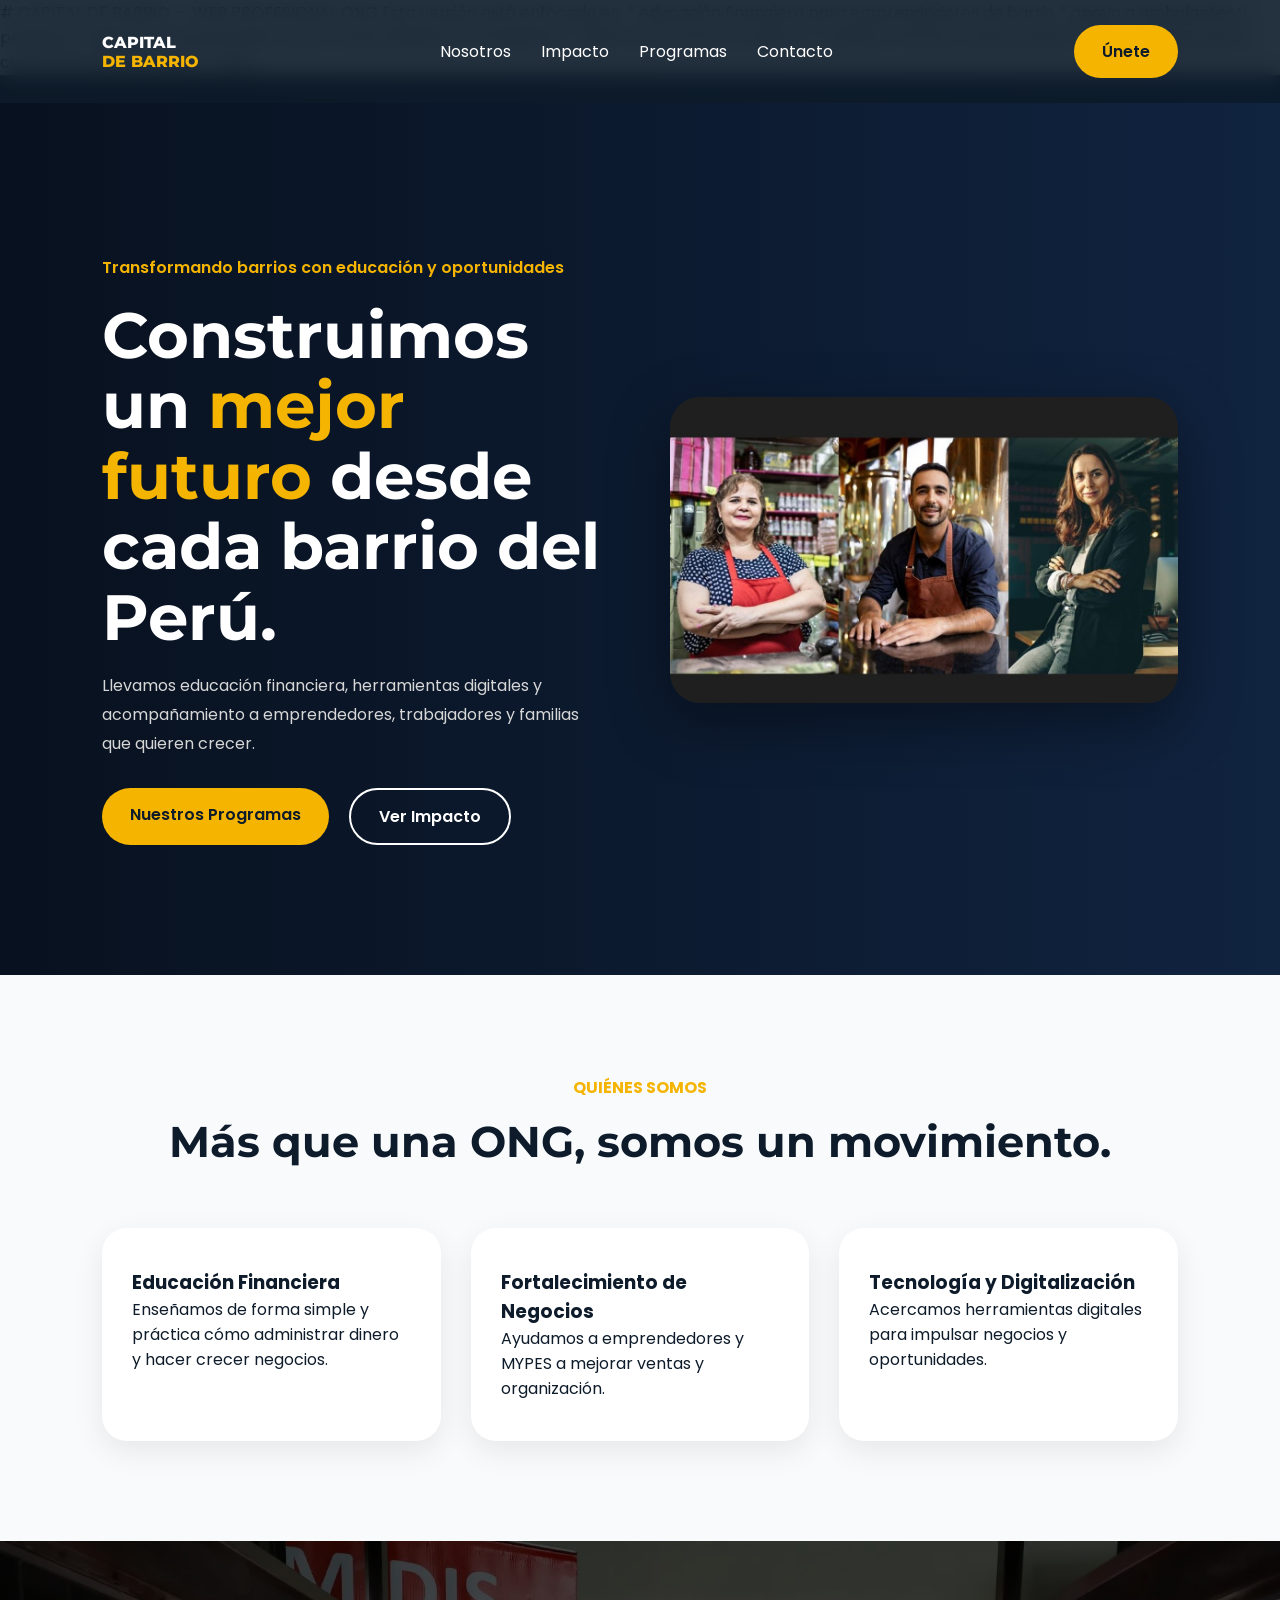
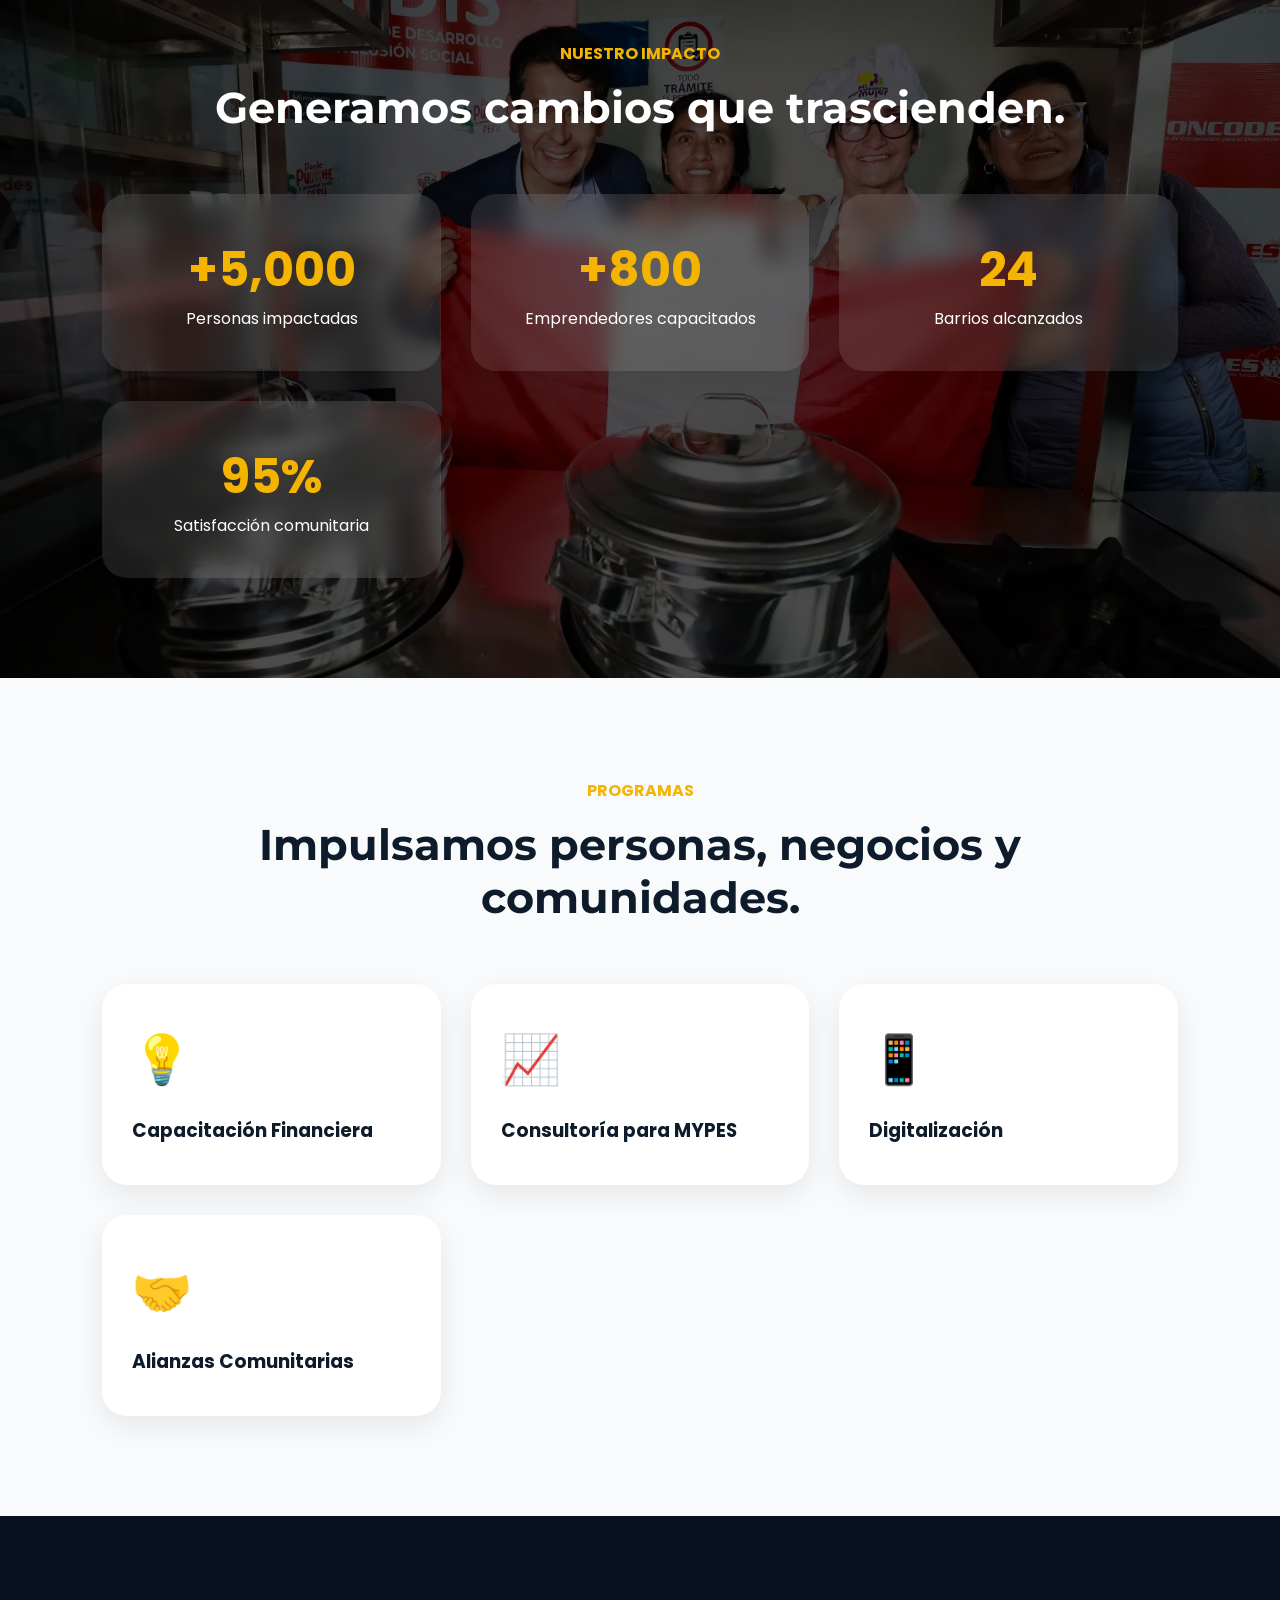
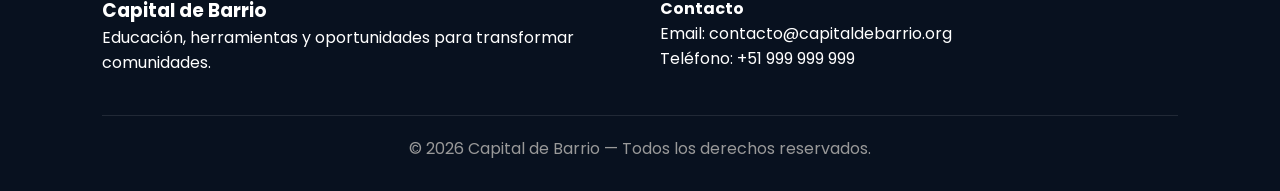
==== proyecto/index.html @ e87f333b "CAMBIO" ====
# CAPITAL DE BARRIO — WEB PROFESIONAL ONG

Esta versión está enfocada en:

* educación financiera para emprendedores de barrio
* apoyo a ambulantes y pequeños negocios
* financiamiento para emprendedores emergentes
* diseño emocional y moderno
* estética startup social premium
* identidad peruana y comunitaria

# index.html

```html
<!DOCTYPE html>
<html lang="es">
<head>
  <meta charset="UTF-8" />
  <meta name="viewport" content="width=device-width, initial-scale=1.0" />
  <title>Capital de Barrio</title>

  <link rel="stylesheet" href="style.css" />

  <link rel="preconnect" href="https://fonts.googleapis.com">
  <link rel="preconnect" href="https://fonts.gstatic.com" crossorigin>
  <link href="https://fonts.googleapis.com/css2?family=Montserrat:wght@700;800&family=Poppins:wght@300;400;500;600&display=swap" rel="stylesheet">
</head>
<body>

  <header class="hero">
    <nav class="navbar">
      <div class="logo">
        <span>CAPITAL</span>
        <span class="yellow">DE BARRIO</span>
      </div>

      <ul class="nav-links">
        <li><a href="#nosotros">Nosotros</a></li>
        <li><a href="#impacto">Impacto</a></li>
        <li><a href="#programas">Programas</a></li>
        <li><a href="#contacto">Contacto</a></li>
      </ul>

      <a href="#contacto" class="btn-primary">Únete</a>
    </nav>

    <div class="hero-content">
      <div class="hero-text">
        <p class="tag">Transformando barrios con educación y oportunidades</p>

        <h1>
          Construimos un <span>mejor futuro</span>
          desde cada barrio del Perú.
        </h1>

        <p class="description">
          Llevamos educación financiera, herramientas digitales y acompañamiento
          a emprendedores, trabajadores y familias que quieren crecer.
        </p>

        <div class="hero-buttons">
          <a href="#programas" class="btn-primary">Nuestros Programas</a>
          <a href="#impacto" class="btn-secondary">Ver Impacto</a>
        </div>
      </div>

      <div class="hero-image">
        <img src="assets/hero.jpg" alt="Capital de Barrio">
      </div>
    </div>
  </header>

  <section class="about" id="nosotros">
    <div class="section-title">
      <span>QUIÉNES SOMOS</span>
      <h2>Más que una ONG, somos un movimiento.</h2>
    </div>

    <div class="about-grid">
      <div class="about-card">
        <h3>Educación Financiera</h3>
        <p>Enseñamos de forma simple y práctica cómo administrar dinero y hacer crecer negocios.</p>
      </div>

      <div class="about-card">
        <h3>Fortalecimiento de Negocios</h3>
        <p>Ayudamos a emprendedores y MYPES a mejorar ventas y organización.</p>
      </div>

      <div class="about-card">
        <h3>Tecnología y Digitalización</h3>
        <p>Acercamos herramientas digitales para impulsar negocios y oportunidades.</p>
      </div>
    </div>
  </section>

  <section class="impact" id="impacto">
    <div class="overlay"></div>

    <div class="impact-content">
      <div class="section-title light">
        <span>NUESTRO IMPACTO</span>
        <h2>Generamos cambios que trascienden.</h2>
      </div>

      <div class="stats-grid">
        <div class="stat-card">
          <h3>+5,000</h3>
          <p>Personas impactadas</p>
        </div>

        <div class="stat-card">
          <h3>+800</h3>
          <p>Emprendedores capacitados</p>
        </div>

        <div class="stat-card">
          <h3>24</h3>
          <p>Barrios alcanzados</p>
        </div>

        <div class="stat-card">
          <h3>95%</h3>
          <p>Satisfacción comunitaria</p>
        </div>
      </div>
    </div>
  </section>

  <section class="programs" id="programas">
    <div class="section-title">
      <span>PROGRAMAS</span>
      <h2>Impulsamos personas, negocios y comunidades.</h2>
    </div>

    <div class="program-grid">
      <div class="program-card">
        <div class="icon">💡</div>
        <h3>Capacitación Financiera</h3>
      </div>

      <div class="program-card">
        <div class="icon">📈</div>
        <h3>Consultoría para MYPES</h3>
      </div>

      <div class="program-card">
        <div class="icon">📱</div>
        <h3>Digitalización</h3>
      </div>

      <div class="program-card">
        <div class="icon">🤝</div>
        <h3>Alianzas Comunitarias</h3>
      </div>
    </div>
  </section>

  <footer class="footer" id="contacto">
    <div class="footer-container">
      <div>
        <h3>Capital de Barrio</h3>
        <p>Educación, herramientas y oportunidades para transformar comunidades.</p>
      </div>

      <div>
        <h4>Contacto</h4>
        <p>Email: contacto@capitaldebarrio.org</p>
        <p>Teléfono: +51 999 999 999</p>
      </div>
    </div>

    <div class="copyright">
      © 2026 Capital de Barrio — Todos los derechos reservados.
    </div>
  </footer>

  <script src="script.js"></script>
</body>
</html>
---- proyecto/style.css ----
* {
  margin: 0;
  padding: 0;
  box-sizing: border-box;
}

body {
  font-family: 'Poppins', sans-serif;
  background: #f8fafc;
  color: #0d1b2a;
}

html {
  scroll-behavior: smooth;
}

img {
  width: 100%;
  display: block;
}

section {
  padding: 100px 8%;
}

.navbar {
  position: fixed;
  width: 100%;
  top: 0;
  z-index: 1000;
  display: flex;
  justify-content: space-between;
  align-items: center;
  padding: 25px 8%;
  background: rgba(13, 27, 42, 0.9);
  backdrop-filter: blur(10px);
}

.logo {
  display: flex;
  flex-direction: column;
  color: white;
  font-family: 'Montserrat', sans-serif;
  font-weight: 800;
}

.yellow {
  color: #f5b400;
}

.nav-links {
  display: flex;
  gap: 30px;
  list-style: none;
}

.nav-links a {
  color: white;
  text-decoration: none;
  transition: 0.3s;
}

.nav-links a:hover {
  color: #f5b400;
}

.btn-primary,
.btn-secondary {
  padding: 14px 28px;
  border-radius: 50px;
  text-decoration: none;
  font-weight: 600;
}

.btn-primary {
  background: #f5b400;
  color: #0d1b2a;
}

.btn-secondary {
  border: 2px solid white;
  color: white;
}

.hero {
  min-height: 100vh;
  background: linear-gradient(to right, #08111f, #10233f);
}

.hero-content {
  display: grid;
  grid-template-columns: repeat(2, 1fr);
  align-items: center;
  gap: 60px;
  padding: 180px 8% 100px;
}

.hero-text h1 {
  color: white;
  font-size: 4rem;
  line-height: 1.1;
  font-family: 'Montserrat', sans-serif;
  margin-bottom: 20px;
}

.hero-text h1 span {
  color: #f5b400;
}

.tag {
  color: #f5b400;
  margin-bottom: 20px;
  font-weight: 600;
}

.description {
  color: #d7d7d7;
  line-height: 1.8;
  margin-bottom: 30px;
}

.hero-buttons {
  display: flex;
  gap: 20px;
}

.hero-image img {
  border-radius: 30px;
  box-shadow: 0 20px 60px rgba(0,0,0,0.4);
}

.section-title {
  text-align: center;
  margin-bottom: 60px;
}

.section-title span {
  color: #f5b400;
  font-weight: 700;
}

.section-title h2 {
  font-size: 2.7rem;
  margin-top: 15px;
  font-family: 'Montserrat', sans-serif;
}

.about-grid,
.program-grid,
.stats-grid {
  display: grid;
  grid-template-columns: repeat(auto-fit, minmax(250px, 1fr));
  gap: 30px;
}

.about-card,
.program-card,
.stat-card {
  background: white;
  padding: 40px 30px;
  border-radius: 25px;
  box-shadow: 0 10px 30px rgba(0,0,0,0.08);
  transition: 0.3s ease;
}

.about-card:hover,
.program-card:hover,
.stat-card:hover {
  transform: translateY(-10px);
}

.impact {
  position: relative;
  background: url('assets/impact.jpg') center/cover no-repeat;
  color: white;
}

.overlay {
  position: absolute;
  inset: 0;
  background: rgba(0,0,0,0.7);
}

.impact-content {
  position: relative;
  z-index: 2;
}

.light h2 {
  color: white;
}

.stat-card {
  background: rgba(255,255,255,0.1);
  backdrop-filter: blur(10px);
  text-align: center;
}

.stat-card h3 {
  font-size: 3rem;
  color: #f5b400;
}

.program-card .icon {
  font-size: 3rem;
  margin-bottom: 20px;
}

.footer {
  background: #08111f;
  color: white;
  padding: 80px 8% 30px;
}

.footer-container {
  display: grid;
  grid-template-columns: repeat(auto-fit, minmax(250px, 1fr));
  gap: 40px;
}

.copyright {
  margin-top: 40px;
  padding-top: 20px;
  border-top: 1px solid rgba(255,255,255,0.1);
  text-align: center;
  color: #999;
}

@media (max-width: 992px) {
  .hero-content {
    grid-template-columns: 1fr;
  }

  .hero-text h1 {
    font-size: 3rem;
  }

  .nav-links {
    display: none;
  }
}

@media (max-width: 600px) {
  .hero-text h1 {
    font-size: 2.2rem;
  }

  .hero-buttons {
    flex-direction: column;
  }
}
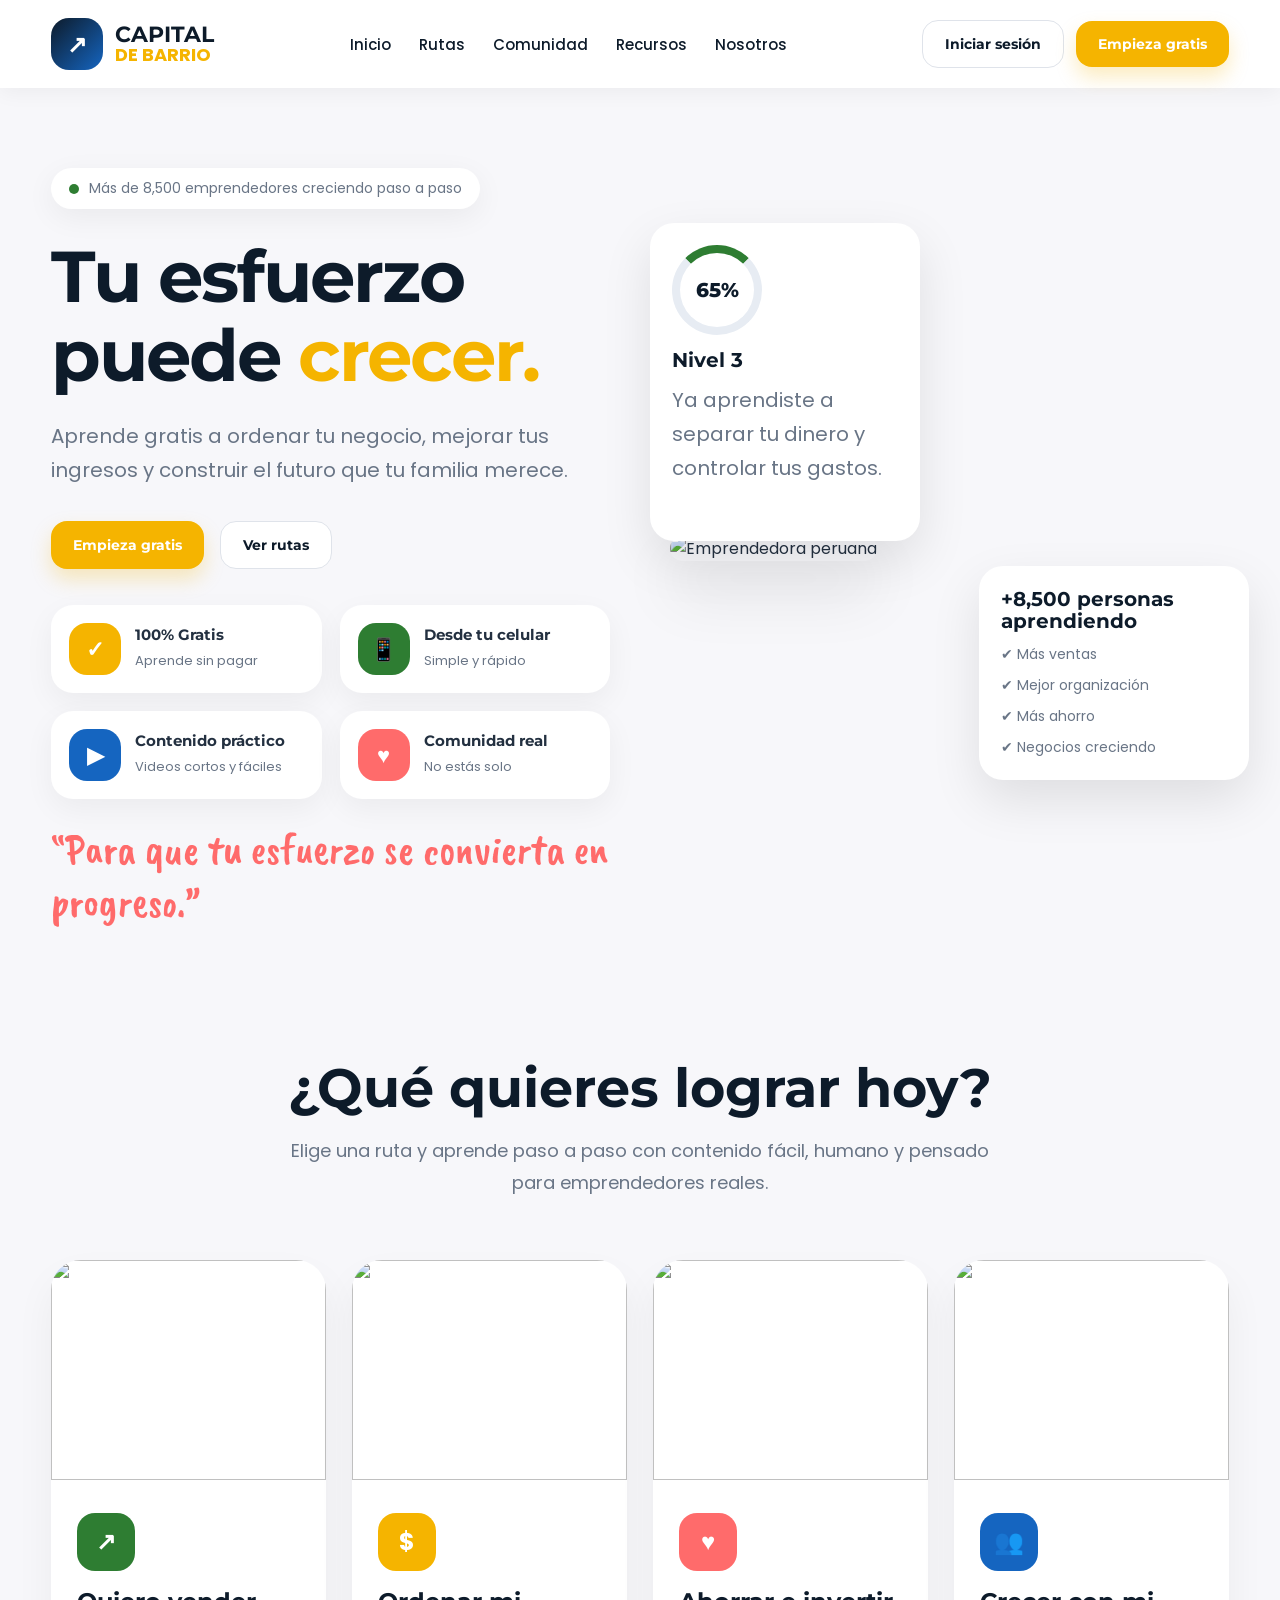
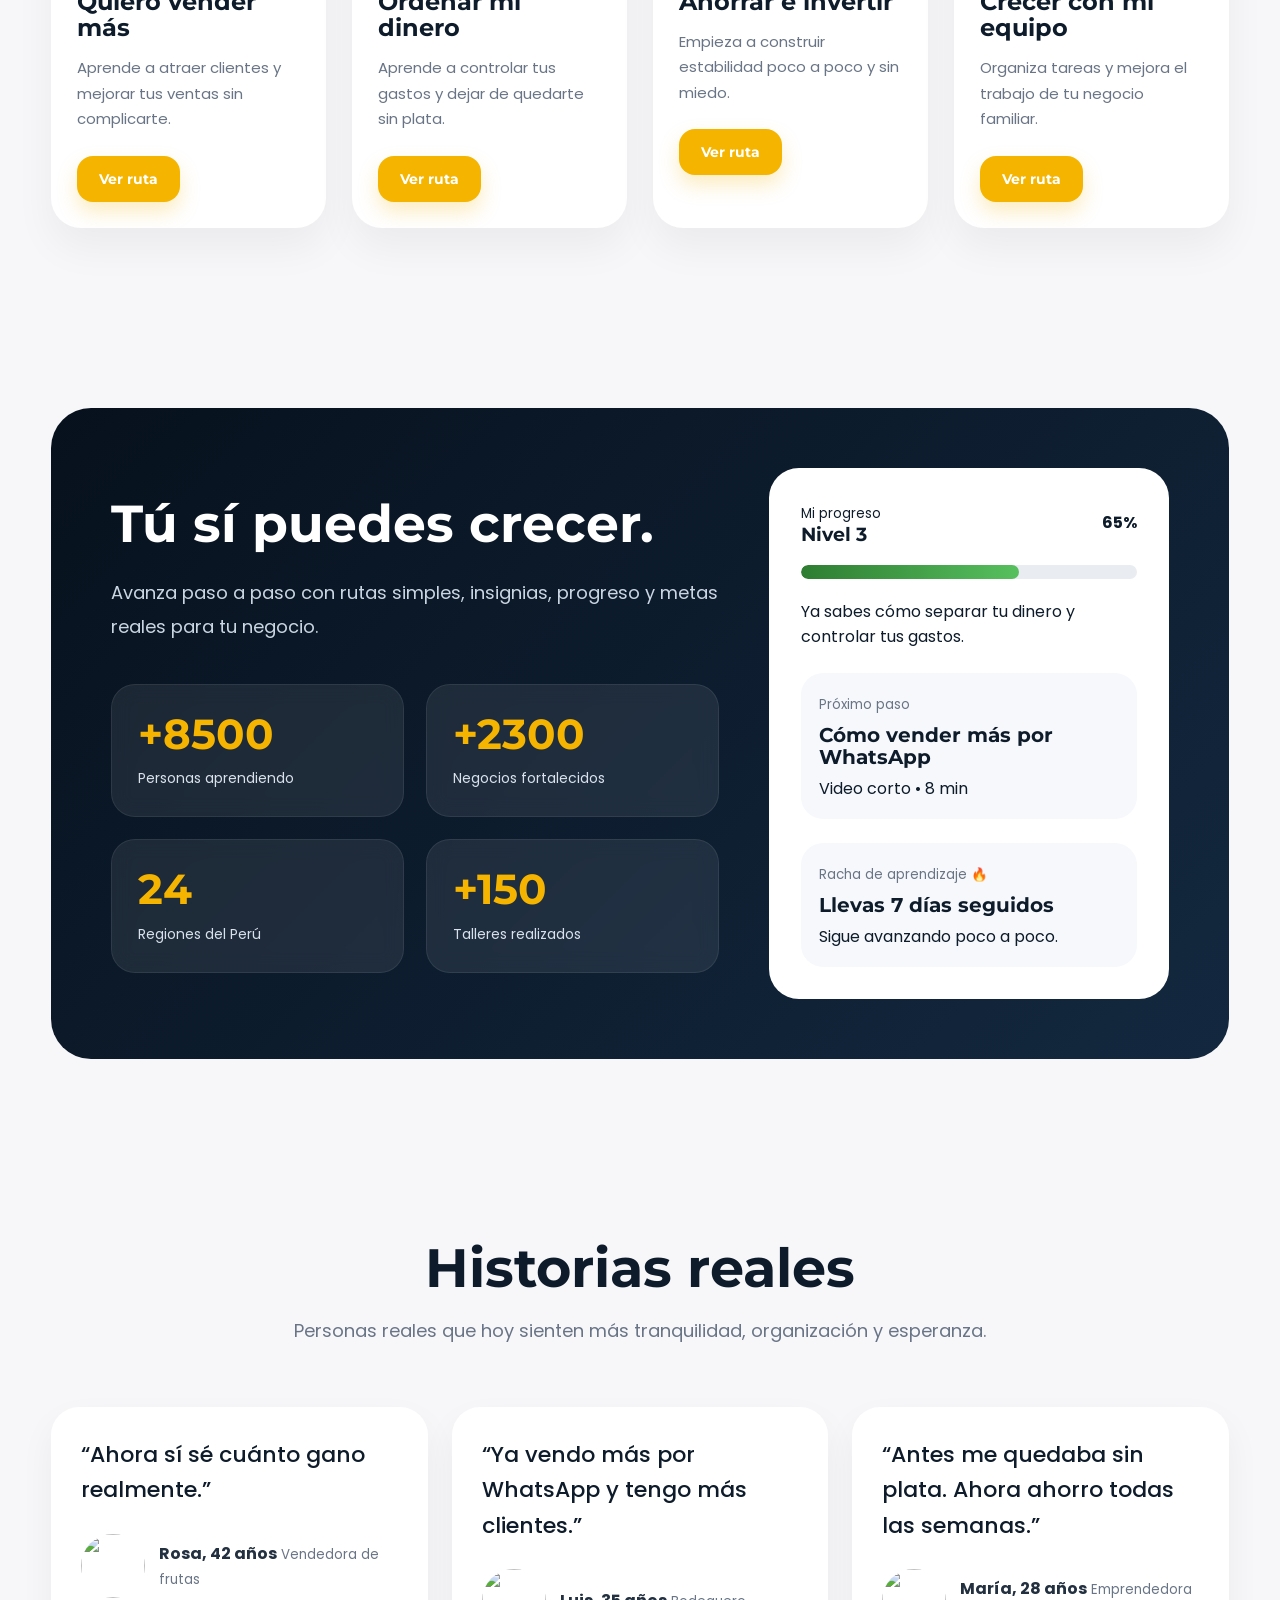
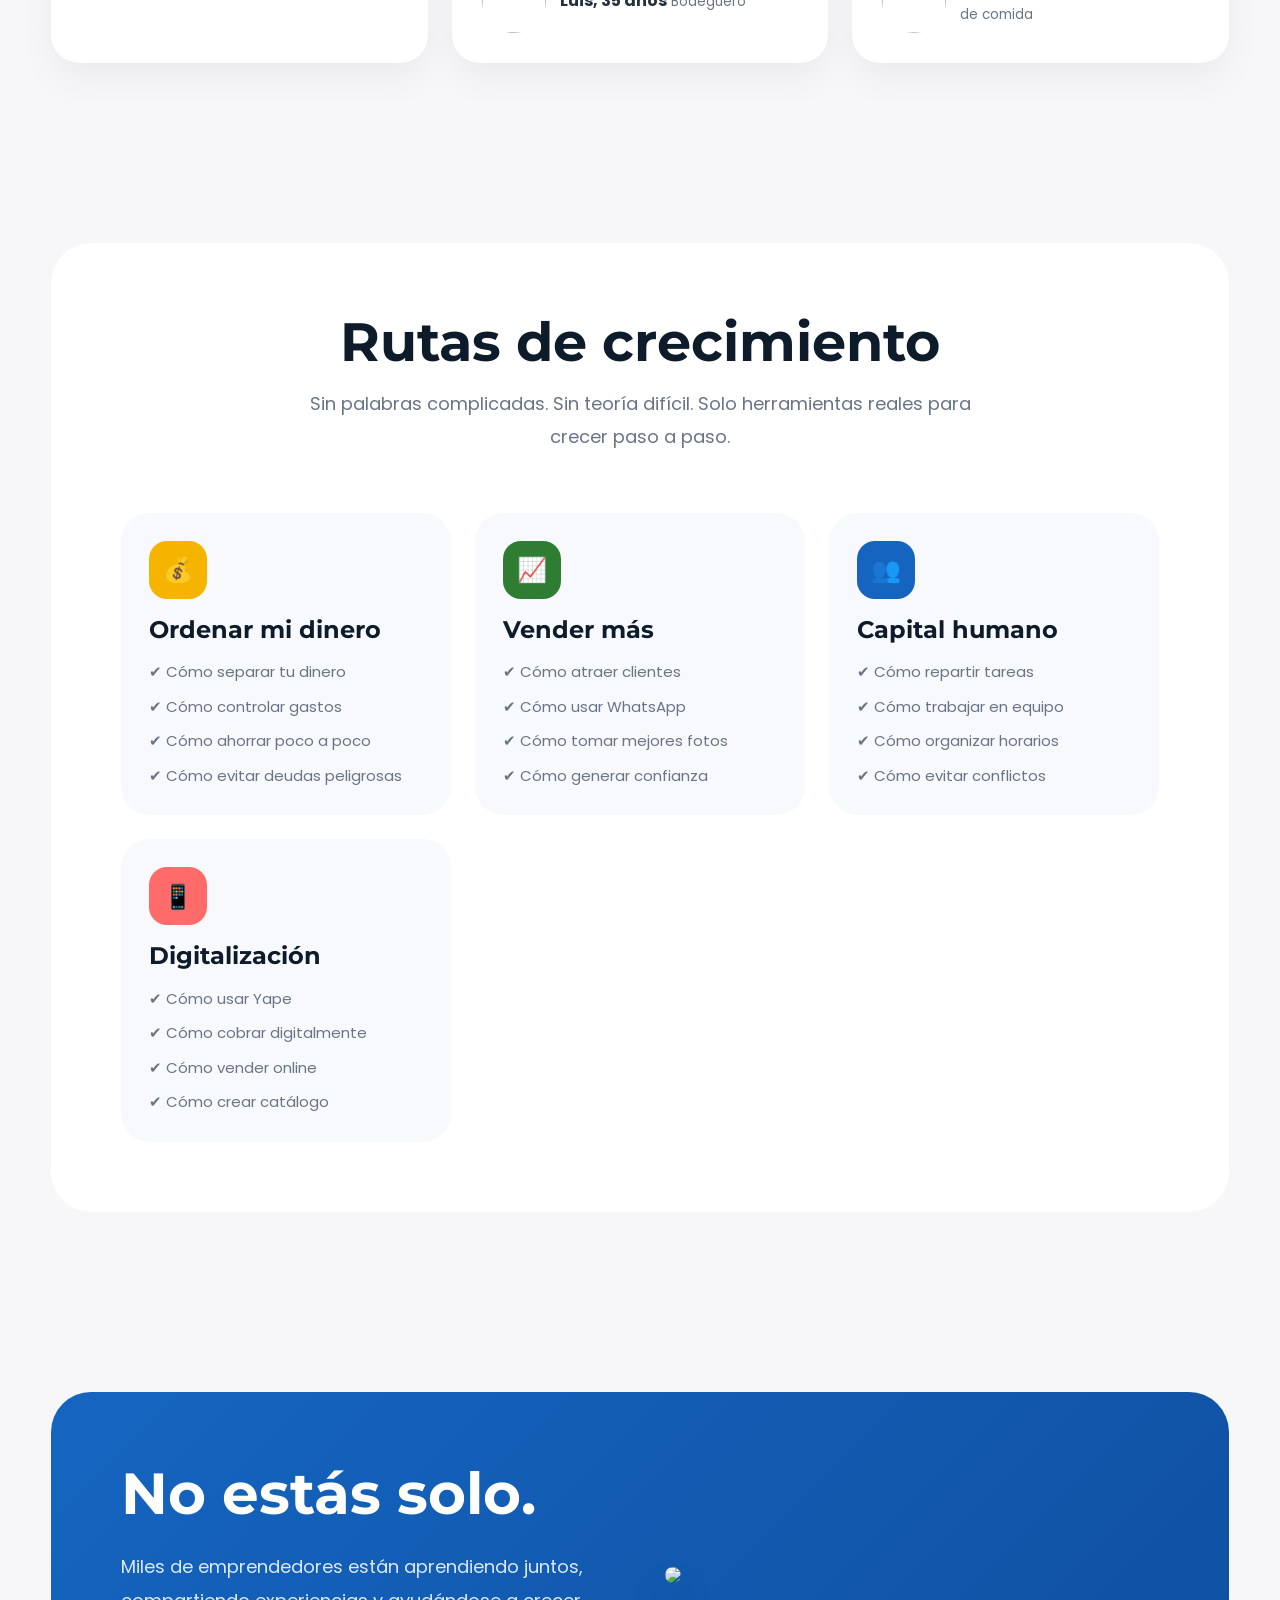
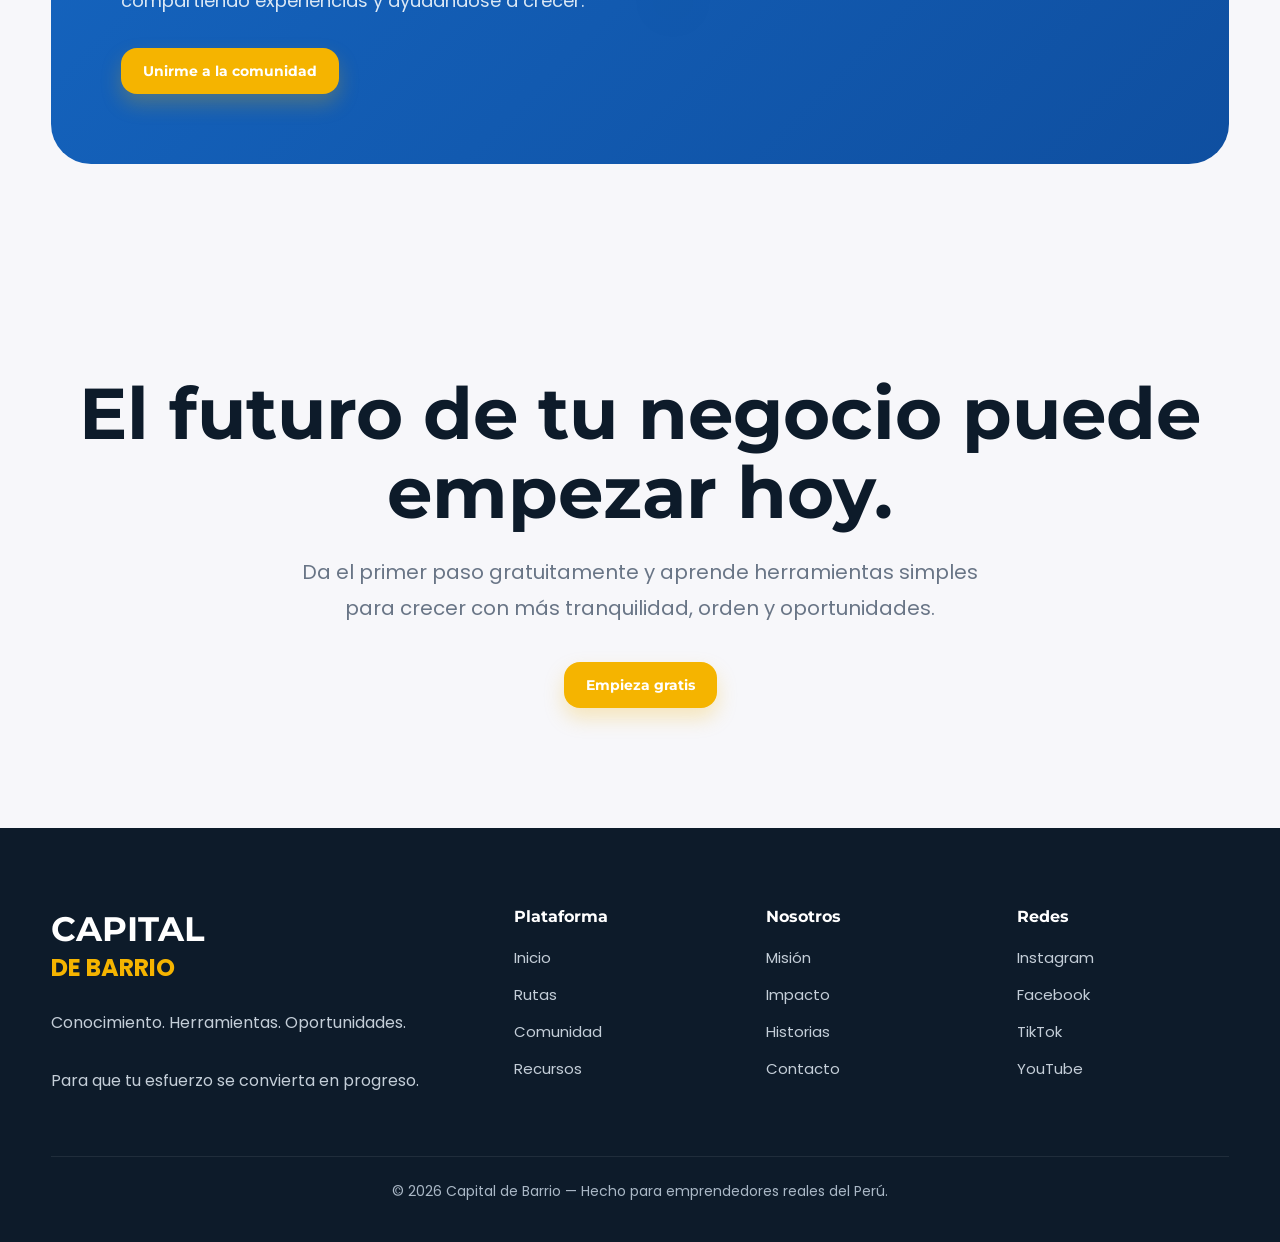
==== commit dc2c18c3: "new" ====
--- a/proyecto/index.html
+++ b/proyecto/index.html
@@ -1,182 +1,1434 @@
-# CAPITAL DE BARRIO — WEB PROFESIONAL ONG
-
-Esta versión está enfocada en:
-
-* educación financiera para emprendedores de barrio
-* apoyo a ambulantes y pequeños negocios
-* financiamiento para emprendedores emergentes
-* diseño emocional y moderno
-* estética startup social premium
-* identidad peruana y comunitaria
-
-# index.html
-
-```html
 <!DOCTYPE html>
 <html lang="es">
 <head>
   <meta charset="UTF-8" />
-  <meta name="viewport" content="width=device-width, initial-scale=1.0" />
+  <meta name="viewport" content="width=device-width, initial-scale=1.0"/>
   <title>Capital de Barrio</title>
 
-  <link rel="stylesheet" href="style.css" />
-
+  <!-- Google Fonts -->
   <link rel="preconnect" href="https://fonts.googleapis.com">
   <link rel="preconnect" href="https://fonts.gstatic.com" crossorigin>
-  <link href="https://fonts.googleapis.com/css2?family=Montserrat:wght@700;800&family=Poppins:wght@300;400;500;600&display=swap" rel="stylesheet">
+
+  <link href="https://fonts.googleapis.com/css2?family=Montserrat:wght@500;600;700;800&family=Poppins:wght@300;400;500;600&family=Caveat+Brush&display=swap" rel="stylesheet">
+
+  <style>
+
+    *{
+      margin:0;
+      padding:0;
+      box-sizing:border-box;
+    }
+
+    :root{
+      --dark:#0D1B2A;
+      --blue:#1565C0;
+      --yellow:#F5B400;
+      --green:#2E7D32;
+      --coral:#FF6B6B;
+      --light:#F7F7FA;
+      --white:#ffffff;
+      --text:#233040;
+      --gray:#697586;
+    }
+
+    html{
+      scroll-behavior:smooth;
+    }
+
+    body{
+      font-family:'Poppins', sans-serif;
+      background:var(--light);
+      color:var(--text);
+      overflow-x:hidden;
+    }
+
+    h1,h2,h3,h4,h5{
+      font-family:'Montserrat', sans-serif;
+      line-height:1.1;
+    }
+
+    a{
+      text-decoration:none;
+    }
+
+    .container{
+      width:min(1200px,92%);
+      margin:auto;
+    }
+
+    /* NAVBAR */
+
+    .navbar{
+      position:sticky;
+      top:0;
+      z-index:999;
+      background:white;
+      box-shadow:0 4px 20px rgba(0,0,0,.05);
+      padding:18px 0;
+    }
+
+    .nav-content{
+      display:flex;
+      justify-content:space-between;
+      align-items:center;
+      gap:20px;
+    }
+
+    .logo{
+      display:flex;
+      align-items:center;
+      gap:12px;
+    }
+
+    .logo-circle{
+      width:52px;
+      height:52px;
+      border-radius:18px;
+      background:linear-gradient(135deg,var(--dark),var(--blue));
+      display:flex;
+      align-items:center;
+      justify-content:center;
+      color:white;
+      font-size:24px;
+      font-weight:bold;
+    }
+
+    .logo-text{
+      display:flex;
+      flex-direction:column;
+      line-height:1;
+    }
+
+    .logo-text strong{
+      font-family:'Montserrat';
+      font-size:22px;
+      color:var(--dark);
+    }
+
+    .logo-text span{
+      color:var(--yellow);
+      font-weight:700;
+      font-size:18px;
+    }
+
+    .nav-links{
+      display:flex;
+      gap:28px;
+      align-items:center;
+    }
+
+    .nav-links a{
+      color:var(--dark);
+      font-weight:500;
+      font-size:15px;
+    }
+
+    .nav-actions{
+      display:flex;
+      gap:12px;
+      align-items:center;
+    }
+
+    .btn{
+      border:none;
+      border-radius:16px;
+      padding:14px 22px;
+      cursor:pointer;
+      font-family:'Montserrat';
+      font-weight:700;
+      transition:.3s;
+      font-size:14px;
+    }
+
+    .btn-outline{
+      background:white;
+      border:1px solid #dfe3ea;
+      color:var(--dark);
+    }
+
+    .btn-primary{
+      background:var(--yellow);
+      color:white;
+      box-shadow:0 10px 20px rgba(245,180,0,.25);
+    }
+
+    .btn-primary:hover{
+      transform:translateY(-2px);
+    }
+
+    /* HERO */
+
+    .hero{
+      padding:80px 0 40px;
+      position:relative;
+      overflow:hidden;
+    }
+
+    .hero-grid{
+      display:grid;
+      grid-template-columns:1fr 1fr;
+      gap:60px;
+      align-items:center;
+    }
+
+    .tag{
+      display:inline-flex;
+      align-items:center;
+      gap:10px;
+      background:white;
+      border-radius:100px;
+      padding:10px 18px;
+      box-shadow:0 8px 30px rgba(0,0,0,.06);
+      margin-bottom:28px;
+      font-size:14px;
+      color:var(--gray);
+    }
+
+    .tag-dot{
+      width:10px;
+      height:10px;
+      background:var(--green);
+      border-radius:50%;
+    }
+
+    .hero h1{
+      font-size:72px;
+      color:var(--dark);
+      margin-bottom:24px;
+      letter-spacing:-2px;
+    }
+
+    .hero h1 span{
+      color:var(--yellow);
+    }
+
+    .hero p{
+      font-size:20px;
+      color:var(--gray);
+      line-height:1.7;
+      margin-bottom:34px;
+      max-width:580px;
+    }
+
+    .hero-actions{
+      display:flex;
+      gap:16px;
+      flex-wrap:wrap;
+      margin-bottom:36px;
+    }
+
+    .hero-badges{
+      display:grid;
+      grid-template-columns:repeat(2,1fr);
+      gap:18px;
+    }
+
+    .badge-card{
+      background:white;
+      border-radius:22px;
+      padding:18px;
+      display:flex;
+      align-items:center;
+      gap:14px;
+      box-shadow:0 10px 30px rgba(0,0,0,.05);
+    }
+
+    .badge-icon{
+      width:52px;
+      height:52px;
+      border-radius:18px;
+      display:flex;
+      align-items:center;
+      justify-content:center;
+      font-size:22px;
+      color:white;
+      font-weight:bold;
+    }
+
+    .yellow{background:var(--yellow);}
+    .green{background:var(--green);}
+    .blue{background:var(--blue);}
+    .coral{background:var(--coral);}
+
+    .badge-card h4{
+      font-size:15px;
+      margin-bottom:4px;
+    }
+
+    .badge-card span{
+      color:var(--gray);
+      font-size:13px;
+    }
+
+    .hero-image{
+      position:relative;
+    }
+
+    .hero-image img{
+      width:100%;
+      border-radius:36px;
+      object-fit:cover;
+      box-shadow:0 30px 60px rgba(0,0,0,.12);
+    }
+
+    .floating-card{
+      position:absolute;
+      background:white;
+      border-radius:24px;
+      padding:22px;
+      box-shadow:0 20px 50px rgba(0,0,0,.1);
+      max-width:270px;
+    }
+
+    .floating-top{
+      top:30px;
+      right:-20px;
+    }
+
+    .floating-bottom{
+      left:-20px;
+      bottom:20px;
+    }
+
+    .floating-card h3{
+      color:var(--dark);
+      margin-bottom:12px;
+      font-size:20px;
+    }
+
+    .floating-card ul{
+      list-style:none;
+      display:flex;
+      flex-direction:column;
+      gap:10px;
+    }
+
+    .floating-card li{
+      font-size:14px;
+      color:var(--gray);
+    }
+
+    .progress-circle{
+      width:90px;
+      height:90px;
+      border-radius:50%;
+      border:8px solid #e7ecf3;
+      border-top-color:var(--green);
+      display:flex;
+      align-items:center;
+      justify-content:center;
+      font-family:'Montserrat';
+      font-size:20px;
+      font-weight:800;
+      color:var(--dark);
+      margin-bottom:14px;
+    }
+
+    .handwriting{
+      font-family:'Caveat Brush';
+      font-size:42px;
+      color:var(--coral);
+      margin-top:24px;
+    }
+
+    /* ROUTES */
+
+    .section{
+      padding:90px 0;
+    }
+
+    .section-title{
+      text-align:center;
+      margin-bottom:60px;
+    }
+
+    .section-title h2{
+      font-size:54px;
+      color:var(--dark);
+      margin-bottom:16px;
+    }
+
+    .section-title p{
+      color:var(--gray);
+      font-size:18px;
+      max-width:720px;
+      margin:auto;
+      line-height:1.8;
+    }
+
+    .routes-grid{
+      display:grid;
+      grid-template-columns:repeat(auto-fit,minmax(240px,1fr));
+      gap:26px;
+    }
+
+    .route-card{
+      background:white;
+      border-radius:30px;
+      overflow:hidden;
+      box-shadow:0 20px 40px rgba(0,0,0,.05);
+      transition:.35s;
+    }
+
+    .route-card:hover{
+      transform:translateY(-10px);
+    }
+
+    .route-card img{
+      width:100%;
+      height:220px;
+      object-fit:cover;
+    }
+
+    .route-content{
+      padding:26px;
+    }
+
+    .route-icon{
+      width:58px;
+      height:58px;
+      border-radius:18px;
+      display:flex;
+      align-items:center;
+      justify-content:center;
+      margin-bottom:18px;
+      color:white;
+      font-size:24px;
+      font-weight:700;
+    }
+
+    .route-content h3{
+      margin-bottom:14px;
+      font-size:24px;
+      color:var(--dark);
+    }
+
+    .route-content p{
+      color:var(--gray);
+      line-height:1.7;
+      margin-bottom:24px;
+      font-size:15px;
+    }
+
+    /* GAMIFICATION */
+
+    .gamification{
+      background:linear-gradient(135deg,#07111d,#13283f);
+      color:white;
+      border-radius:40px;
+      padding:60px;
+      position:relative;
+      overflow:hidden;
+    }
+
+    .game-grid{
+      display:grid;
+      grid-template-columns:1fr 400px;
+      gap:50px;
+      align-items:center;
+    }
+
+    .game-left h2{
+      font-size:52px;
+      margin-bottom:24px;
+    }
+
+    .game-left p{
+      color:#cbd6e3;
+      line-height:1.9;
+      font-size:18px;
+      margin-bottom:40px;
+    }
+
+    .stats{
+      display:grid;
+      grid-template-columns:repeat(2,1fr);
+      gap:22px;
+    }
+
+    .stat-card{
+      background:rgba(255,255,255,.08);
+      border:1px solid rgba(255,255,255,.08);
+      padding:26px;
+      border-radius:24px;
+      backdrop-filter:blur(10px);
+    }
+
+    .stat-card h3{
+      font-size:42px;
+      margin-bottom:8px;
+      color:var(--yellow);
+    }
+
+    .stat-card span{
+      color:#d9e2ec;
+      font-size:14px;
+    }
+
+    .progress-panel{
+      background:white;
+      border-radius:30px;
+      padding:32px;
+      color:var(--dark);
+    }
+
+    .level{
+      display:flex;
+      justify-content:space-between;
+      align-items:center;
+      margin-bottom:20px;
+    }
+
+    .bar{
+      width:100%;
+      height:14px;
+      border-radius:100px;
+      background:#e9edf2;
+      overflow:hidden;
+      margin-bottom:20px;
+    }
+
+    .bar-fill{
+      width:65%;
+      height:100%;
+      background:linear-gradient(90deg,var(--green),#57c05e);
+      border-radius:100px;
+    }
+
+    .mini-module{
+      background:#f6f8fb;
+      border-radius:22px;
+      padding:18px;
+      margin-top:24px;
+    }
+
+    .mini-module small{
+      color:var(--gray);
+    }
+
+    .mini-module h4{
+      margin:8px 0;
+      font-size:20px;
+    }
+
+    /* TESTIMONIALS */
+
+    .testimonial-grid{
+      display:grid;
+      grid-template-columns:repeat(auto-fit,minmax(280px,1fr));
+      gap:24px;
+    }
+
+    .testimonial{
+      background:white;
+      border-radius:28px;
+      padding:30px;
+      box-shadow:0 15px 35px rgba(0,0,0,.05);
+    }
+
+    .quote{
+      font-size:22px;
+      color:var(--dark);
+      margin-bottom:26px;
+      line-height:1.6;
+      font-weight:500;
+    }
+
+    .user{
+      display:flex;
+      align-items:center;
+      gap:14px;
+    }
+
+    .user img{
+      width:64px;
+      height:64px;
+      border-radius:50%;
+      object-fit:cover;
+    }
+
+    .user small{
+      color:var(--gray);
+    }
+
+    /* MODULES */
+
+    .modules{
+      background:white;
+      border-radius:40px;
+      padding:70px;
+    }
+
+    .module-grid{
+      display:grid;
+      grid-template-columns:repeat(auto-fit,minmax(260px,1fr));
+      gap:24px;
+      margin-top:50px;
+    }
+
+    .module-card{
+      background:#f8f9fc;
+      border-radius:28px;
+      padding:28px;
+      transition:.3s;
+    }
+
+    .module-card:hover{
+      transform:translateY(-8px);
+      background:white;
+      box-shadow:0 15px 35px rgba(0,0,0,.06);
+    }
+
+    .module-card h3{
+      margin:18px 0;
+      font-size:24px;
+      color:var(--dark);
+    }
+
+    .module-card ul{
+      list-style:none;
+      display:flex;
+      flex-direction:column;
+      gap:12px;
+    }
+
+    .module-card li{
+      color:var(--gray);
+      font-size:15px;
+      line-height:1.5;
+    }
+
+    /* COMMUNITY */
+
+    .community{
+      position:relative;
+    }
+
+    .community-box{
+      background:linear-gradient(135deg,var(--blue),#0f4fa0);
+      border-radius:40px;
+      padding:70px;
+      color:white;
+      display:grid;
+      grid-template-columns:1fr 1fr;
+      gap:50px;
+      align-items:center;
+    }
+
+    .community h2{
+      font-size:58px;
+      margin-bottom:24px;
+    }
+
+    .community p{
+      color:#dbe8f5;
+      line-height:1.9;
+      margin-bottom:30px;
+      font-size:18px;
+    }
+
+    .community img{
+      width:100%;
+      border-radius:30px;
+      object-fit:cover;
+      box-shadow:0 25px 50px rgba(0,0,0,.2);
+    }
+
+    /* CTA */
+
+    .cta{
+      padding:120px 0;
+      text-align:center;
+    }
+
+    .cta h2{
+      font-size:72px;
+      color:var(--dark);
+      margin-bottom:22px;
+      line-height:1.1;
+    }
+
+    .cta p{
+      max-width:700px;
+      margin:auto;
+      color:var(--gray);
+      line-height:1.8;
+      margin-bottom:36px;
+      font-size:20px;
+    }
+
+    /* FOOTER */
+
+    footer{
+      background:var(--dark);
+      color:white;
+      padding:80px 0 40px;
+    }
+
+    .footer-grid{
+      display:grid;
+      grid-template-columns:2fr 1fr 1fr 1fr;
+      gap:40px;
+      margin-bottom:60px;
+    }
+
+    .footer-logo{
+      margin-bottom:24px;
+    }
+
+    .footer-logo strong{
+      display:block;
+      font-family:'Montserrat';
+      font-size:34px;
+    }
+
+    .footer-logo span{
+      color:var(--yellow);
+      font-size:24px;
+      font-weight:700;
+    }
+
+    footer p{
+      color:#c4ced8;
+      line-height:1.8;
+    }
+
+    .footer-column h4{
+      margin-bottom:20px;
+    }
+
+    .footer-column a{
+      display:block;
+      margin-bottom:14px;
+      color:#c4ced8;
+      font-size:15px;
+    }
+
+    .copyright{
+      border-top:1px solid rgba(255,255,255,.08);
+      padding-top:24px;
+      text-align:center;
+      color:#aab8c6;
+      font-size:14px;
+    }
+
+    /* RESPONSIVE */
+
+    @media(max-width:980px){
+
+      .hero-grid,
+      .game-grid,
+      .community-box,
+      .footer-grid{
+        grid-template-columns:1fr;
+      }
+
+      .hero h1{
+        font-size:52px;
+      }
+
+      .section-title h2{
+        font-size:42px;
+      }
+
+      .cta h2{
+        font-size:52px;
+      }
+
+      .community h2{
+        font-size:42px;
+      }
+
+      .nav-links{
+        display:none;
+      }
+
+      .floating-card{
+        position:relative;
+        inset:auto;
+        margin-top:20px;
+      }
+
+      .modules,
+      .community-box,
+      .gamification{
+        padding:34px;
+      }
+
+    }
+
+    @media(max-width:640px){
+
+      .hero{
+        padding-top:50px;
+      }
+
+      .hero h1{
+        font-size:42px;
+      }
+
+      .hero p{
+        font-size:17px;
+      }
+
+      .hero-badges{
+        grid-template-columns:1fr;
+      }
+
+      .section-title h2{
+        font-size:36px;
+      }
+
+      .cta h2{
+        font-size:42px;
+      }
+
+      .stats{
+        grid-template-columns:1fr;
+      }
+
+      .nav-actions .btn-outline{
+        display:none;
+      }
+
+    }
+
+  </style>
 </head>
+
 <body>
 
-  <header class="hero">
-    <nav class="navbar">
+  <!-- NAVBAR -->
+
+  <nav class="navbar">
+
+    <div class="container nav-content">
+
       <div class="logo">
-        <span>CAPITAL</span>
-        <span class="yellow">DE BARRIO</span>
+        <div class="logo-circle">↗</div>
+
+        <div class="logo-text">
+          <strong>CAPITAL</strong>
+          <span>DE BARRIO</span>
+        </div>
       </div>
 
-      <ul class="nav-links">
-        <li><a href="#nosotros">Nosotros</a></li>
-        <li><a href="#impacto">Impacto</a></li>
-        <li><a href="#programas">Programas</a></li>
-        <li><a href="#contacto">Contacto</a></li>
-      </ul>
-
-      <a href="#contacto" class="btn-primary">Únete</a>
-    </nav>
-
-    <div class="hero-content">
-      <div class="hero-text">
-        <p class="tag">Transformando barrios con educación y oportunidades</p>
+      <div class="nav-links">
+        <a href="#">Inicio</a>
+        <a href="#">Rutas</a>
+        <a href="#">Comunidad</a>
+        <a href="#">Recursos</a>
+        <a href="#">Nosotros</a>
+      </div>
+
+      <div class="nav-actions">
+        <button class="btn btn-outline">Iniciar sesión</button>
+        <button class="btn btn-primary">Empieza gratis</button>
+      </div>
+
+    </div>
+
+  </nav>
+
+  <!-- HERO -->
+
+  <section class="hero">
+
+    <div class="container hero-grid">
+
+      <div>
+
+        <div class="tag">
+          <div class="tag-dot"></div>
+          Más de 8,500 emprendedores creciendo paso a paso
+        </div>
 
         <h1>
-          Construimos un <span>mejor futuro</span>
-          desde cada barrio del Perú.
+          Tu esfuerzo
+          puede <span>crecer.</span>
         </h1>
 
-        <p class="description">
-          Llevamos educación financiera, herramientas digitales y acompañamiento
-          a emprendedores, trabajadores y familias que quieren crecer.
+        <p>
+          Aprende gratis a ordenar tu negocio, mejorar tus ingresos y construir el futuro que tu familia merece.
         </p>
 
-        <div class="hero-buttons">
-          <a href="#programas" class="btn-primary">Nuestros Programas</a>
-          <a href="#impacto" class="btn-secondary">Ver Impacto</a>
-        </div>
+        <div class="hero-actions">
+          <button class="btn btn-primary">Empieza gratis</button>
+          <button class="btn btn-outline">Ver rutas</button>
+        </div>
+
+        <div class="hero-badges">
+
+          <div class="badge-card">
+            <div class="badge-icon yellow">✓</div>
+
+            <div>
+              <h4>100% Gratis</h4>
+              <span>Aprende sin pagar</span>
+            </div>
+          </div>
+
+          <div class="badge-card">
+            <div class="badge-icon green">📱</div>
+
+            <div>
+              <h4>Desde tu celular</h4>
+              <span>Simple y rápido</span>
+            </div>
+          </div>
+
+          <div class="badge-card">
+            <div class="badge-icon blue">▶</div>
+
+            <div>
+              <h4>Contenido práctico</h4>
+              <span>Videos cortos y fáciles</span>
+            </div>
+          </div>
+
+          <div class="badge-card">
+            <div class="badge-icon coral">♥</div>
+
+            <div>
+              <h4>Comunidad real</h4>
+              <span>No estás solo</span>
+            </div>
+          </div>
+
+        </div>
+
+        <div class="handwriting">
+          “Para que tu esfuerzo se convierta en progreso.”
+        </div>
+
       </div>
 
       <div class="hero-image">
-        <img src="assets/hero.jpg" alt="Capital de Barrio">
+
+        <img src="https://images.unsplash.com/photo-1542838132-92c53300491e?q=80&w=1200&auto=format&fit=crop" alt="Emprendedora peruana">
+
+        <div class="floating-card floating-top">
+
+          <h3>+8,500 personas aprendiendo</h3>
+
+          <ul>
+            <li>✔ Más ventas</li>
+            <li>✔ Mejor organización</li>
+            <li>✔ Más ahorro</li>
+            <li>✔ Negocios creciendo</li>
+          </ul>
+
+        </div>
+
+        <div class="floating-card floating-bottom">
+
+          <div class="progress-circle">
+            65%
+          </div>
+
+          <h3>Nivel 3</h3>
+
+          <p>Ya aprendiste a separar tu dinero y controlar tus gastos.</p>
+
+        </div>
+
       </div>
+
     </div>
-  </header>
-
-  <section class="about" id="nosotros">
-    <div class="section-title">
-      <span>QUIÉNES SOMOS</span>
-      <h2>Más que una ONG, somos un movimiento.</h2>
+
+  </section>
+
+  <!-- RUTAS -->
+
+  <section class="section">
+
+    <div class="container">
+
+      <div class="section-title">
+
+        <h2>¿Qué quieres lograr hoy?</h2>
+
+        <p>
+          Elige una ruta y aprende paso a paso con contenido fácil, humano y pensado para emprendedores reales.
+        </p>
+
+      </div>
+
+      <div class="routes-grid">
+
+        <div class="route-card">
+
+          <img src="https://images.unsplash.com/photo-1520607162513-77705c0f0d4a?q=80&w=1200&auto=format&fit=crop">
+
+          <div class="route-content">
+
+            <div class="route-icon green">↗</div>
+
+            <h3>Quiero vender más</h3>
+
+            <p>
+              Aprende a atraer clientes y mejorar tus ventas sin complicarte.
+            </p>
+
+            <button class="btn btn-primary">Ver ruta</button>
+
+          </div>
+
+        </div>
+
+        <div class="route-card">
+
+          <img src="https://images.unsplash.com/photo-1556740749-887f6717d7e4?q=80&w=1200&auto=format&fit=crop">
+
+          <div class="route-content">
+
+            <div class="route-icon yellow">$</div>
+
+            <h3>Ordenar mi dinero</h3>
+
+            <p>
+              Aprende a controlar tus gastos y dejar de quedarte sin plata.
+            </p>
+
+            <button class="btn btn-primary">Ver ruta</button>
+
+          </div>
+
+        </div>
+
+        <div class="route-card">
+
+          <img src="https://images.unsplash.com/photo-1521737604893-d14cc237f11d?q=80&w=1200&auto=format&fit=crop">
+
+          <div class="route-content">
+
+            <div class="route-icon coral">♥</div>
+
+            <h3>Ahorrar e invertir</h3>
+
+            <p>
+              Empieza a construir estabilidad poco a poco y sin miedo.
+            </p>
+
+            <button class="btn btn-primary">Ver ruta</button>
+
+          </div>
+
+        </div>
+
+        <div class="route-card">
+
+          <img src="https://images.unsplash.com/photo-1522202176988-66273c2fd55f?q=80&w=1200&auto=format&fit=crop">
+
+          <div class="route-content">
+
+            <div class="route-icon blue">👥</div>
+
+            <h3>Crecer con mi equipo</h3>
+
+            <p>
+              Organiza tareas y mejora el trabajo de tu negocio familiar.
+            </p>
+
+            <button class="btn btn-primary">Ver ruta</button>
+
+          </div>
+
+        </div>
+
+      </div>
+
     </div>
 
-    <div class="about-grid">
-      <div class="about-card">
-        <h3>Educación Financiera</h3>
-        <p>Enseñamos de forma simple y práctica cómo administrar dinero y hacer crecer negocios.</p>
+  </section>
+
+  <!-- GAMIFICATION -->
+
+  <section class="section">
+
+    <div class="container">
+
+      <div class="gamification">
+
+        <div class="game-grid">
+
+          <div class="game-left">
+
+            <h2>Tú sí puedes crecer.</h2>
+
+            <p>
+              Avanza paso a paso con rutas simples, insignias, progreso y metas reales para tu negocio.
+            </p>
+
+            <div class="stats">
+
+              <div class="stat-card">
+                <h3>+8500</h3>
+                <span>Personas aprendiendo</span>
+              </div>
+
+              <div class="stat-card">
+                <h3>+2300</h3>
+                <span>Negocios fortalecidos</span>
+              </div>
+
+              <div class="stat-card">
+                <h3>24</h3>
+                <span>Regiones del Perú</span>
+              </div>
+
+              <div class="stat-card">
+                <h3>+150</h3>
+                <span>Talleres realizados</span>
+              </div>
+
+            </div>
+
+          </div>
+
+          <div class="progress-panel">
+
+            <div class="level">
+
+              <div>
+                <small>Mi progreso</small>
+                <h3>Nivel 3</h3>
+              </div>
+
+              <strong>65%</strong>
+
+            </div>
+
+            <div class="bar">
+              <div class="bar-fill"></div>
+            </div>
+
+            <p>
+              Ya sabes cómo separar tu dinero y controlar tus gastos.
+            </p>
+
+            <div class="mini-module">
+
+              <small>Próximo paso</small>
+
+              <h4>Cómo vender más por WhatsApp</h4>
+
+              <p>Video corto • 8 min</p>
+
+            </div>
+
+            <div class="mini-module">
+
+              <small>Racha de aprendizaje 🔥</small>
+
+              <h4>Llevas 7 días seguidos</h4>
+
+              <p>Sigue avanzando poco a poco.</p>
+
+            </div>
+
+          </div>
+
+        </div>
+
       </div>
 
-      <div class="about-card">
-        <h3>Fortalecimiento de Negocios</h3>
-        <p>Ayudamos a emprendedores y MYPES a mejorar ventas y organización.</p>
+    </div>
+
+  </section>
+
+  <!-- TESTIMONIOS -->
+
+  <section class="section">
+
+    <div class="container">
+
+      <div class="section-title">
+
+        <h2>Historias reales</h2>
+
+        <p>
+          Personas reales que hoy sienten más tranquilidad, organización y esperanza.
+        </p>
+
       </div>
 
-      <div class="about-card">
-        <h3>Tecnología y Digitalización</h3>
-        <p>Acercamos herramientas digitales para impulsar negocios y oportunidades.</p>
+      <div class="testimonial-grid">
+
+        <div class="testimonial">
+
+          <div class="quote">
+            “Ahora sí sé cuánto gano realmente.”
+          </div>
+
+          <div class="user">
+
+            <img src="https://randomuser.me/api/portraits/women/68.jpg">
+
+            <div>
+              <strong>Rosa, 42 años</strong>
+              <small>Vendedora de frutas</small>
+            </div>
+
+          </div>
+
+        </div>
+
+        <div class="testimonial">
+
+          <div class="quote">
+            “Ya vendo más por WhatsApp y tengo más clientes.”
+          </div>
+
+          <div class="user">
+
+            <img src="https://randomuser.me/api/portraits/men/32.jpg">
+
+            <div>
+              <strong>Luis, 35 años</strong>
+              <small>Bodeguero</small>
+            </div>
+
+          </div>
+
+        </div>
+
+        <div class="testimonial">
+
+          <div class="quote">
+            “Antes me quedaba sin plata. Ahora ahorro todas las semanas.”
+          </div>
+
+          <div class="user">
+
+            <img src="https://randomuser.me/api/portraits/women/44.jpg">
+
+            <div>
+              <strong>María, 28 años</strong>
+              <small>Emprendedora de comida</small>
+            </div>
+
+          </div>
+
+        </div>
+
       </div>
+
     </div>
+
   </section>
 
-  <section class="impact" id="impacto">
-    <div class="overlay"></div>
-
-    <div class="impact-content">
-      <div class="section-title light">
-        <span>NUESTRO IMPACTO</span>
-        <h2>Generamos cambios que trascienden.</h2>
+  <!-- MODULES -->
+
+  <section class="section">
+
+    <div class="container">
+
+      <div class="modules">
+
+        <div class="section-title">
+
+          <h2>Rutas de crecimiento</h2>
+
+          <p>
+            Sin palabras complicadas. Sin teoría difícil. Solo herramientas reales para crecer paso a paso.
+          </p>
+
+        </div>
+
+        <div class="module-grid">
+
+          <div class="module-card">
+
+            <div class="route-icon yellow">💰</div>
+
+            <h3>Ordenar mi dinero</h3>
+
+            <ul>
+              <li>✔ Cómo separar tu dinero</li>
+              <li>✔ Cómo controlar gastos</li>
+              <li>✔ Cómo ahorrar poco a poco</li>
+              <li>✔ Cómo evitar deudas peligrosas</li>
+            </ul>
+
+          </div>
+
+          <div class="module-card">
+
+            <div class="route-icon green">📈</div>
+
+            <h3>Vender más</h3>
+
+            <ul>
+              <li>✔ Cómo atraer clientes</li>
+              <li>✔ Cómo usar WhatsApp</li>
+              <li>✔ Cómo tomar mejores fotos</li>
+              <li>✔ Cómo generar confianza</li>
+            </ul>
+
+          </div>
+
+          <div class="module-card">
+
+            <div class="route-icon blue">👥</div>
+
+            <h3>Capital humano</h3>
+
+            <ul>
+              <li>✔ Cómo repartir tareas</li>
+              <li>✔ Cómo trabajar en equipo</li>
+              <li>✔ Cómo organizar horarios</li>
+              <li>✔ Cómo evitar conflictos</li>
+            </ul>
+
+          </div>
+
+          <div class="module-card">
+
+            <div class="route-icon coral">📱</div>
+
+            <h3>Digitalización</h3>
+
+            <ul>
+              <li>✔ Cómo usar Yape</li>
+              <li>✔ Cómo cobrar digitalmente</li>
+              <li>✔ Cómo vender online</li>
+              <li>✔ Cómo crear catálogo</li>
+            </ul>
+
+          </div>
+
+        </div>
+
       </div>
 
-      <div class="stats-grid">
-        <div class="stat-card">
-          <h3>+5,000</h3>
-          <p>Personas impactadas</p>
-        </div>
-
-        <div class="stat-card">
-          <h3>+800</h3>
-          <p>Emprendedores capacitados</p>
-        </div>
-
-        <div class="stat-card">
-          <h3>24</h3>
-          <p>Barrios alcanzados</p>
-        </div>
-
-        <div class="stat-card">
-          <h3>95%</h3>
-          <p>Satisfacción comunitaria</p>
-        </div>
+    </div>
+
+  </section>
+
+  <!-- COMMUNITY -->
+
+  <section class="section community">
+
+    <div class="container">
+
+      <div class="community-box">
+
+        <div>
+
+          <h2>No estás solo.</h2>
+
+          <p>
+            Miles de emprendedores están aprendiendo juntos, compartiendo experiencias y ayudándose a crecer.
+          </p>
+
+          <button class="btn btn-primary">
+            Unirme a la comunidad
+          </button>
+
+        </div>
+
+        <div>
+
+          <img src="https://images.unsplash.com/photo-1521791136064-7986c2920216?q=80&w=1200&auto=format&fit=crop">
+
+        </div>
+
       </div>
+
     </div>
+
   </section>
 
-  <section class="programs" id="programas">
-    <div class="section-title">
-      <span>PROGRAMAS</span>
-      <h2>Impulsamos personas, negocios y comunidades.</h2>
+  <!-- CTA -->
+
+  <section class="cta">
+
+    <div class="container">
+
+      <h2>
+        El futuro de tu negocio
+        puede empezar hoy.
+      </h2>
+
+      <p>
+        Da el primer paso gratuitamente y aprende herramientas simples para crecer con más tranquilidad, orden y oportunidades.
+      </p>
+
+      <button class="btn btn-primary">
+        Empieza gratis
+      </button>
+
     </div>
 
-    <div class="program-grid">
-      <div class="program-card">
-        <div class="icon">💡</div>
-        <h3>Capacitación Financiera</h3>
+  </section>
+
+  <!-- FOOTER -->
+
+  <footer>
+
+    <div class="container">
+
+      <div class="footer-grid">
+
+        <div>
+
+          <div class="footer-logo">
+            <strong>CAPITAL</strong>
+            <span>DE BARRIO</span>
+          </div>
+
+          <p>
+            Conocimiento. Herramientas. Oportunidades.
+            <br><br>
+            Para que tu esfuerzo se convierta en progreso.
+          </p>
+
+        </div>
+
+        <div class="footer-column">
+
+          <h4>Plataforma</h4>
+
+          <a href="#">Inicio</a>
+          <a href="#">Rutas</a>
+          <a href="#">Comunidad</a>
+          <a href="#">Recursos</a>
+
+        </div>
+
+        <div class="footer-column">
+
+          <h4>Nosotros</h4>
+
+          <a href="#">Misión</a>
+          <a href="#">Impacto</a>
+          <a href="#">Historias</a>
+          <a href="#">Contacto</a>
+
+        </div>
+
+        <div class="footer-column">
+
+          <h4>Redes</h4>
+
+          <a href="#">Instagram</a>
+          <a href="#">Facebook</a>
+          <a href="#">TikTok</a>
+          <a href="#">YouTube</a>
+
+        </div>
+
       </div>
 
-      <div class="program-card">
-        <div class="icon">📈</div>
-        <h3>Consultoría para MYPES</h3>
+      <div class="copyright">
+        © 2026 Capital de Barrio — Hecho para emprendedores reales del Perú.
       </div>
 
-      <div class="program-card">
-        <div class="icon">📱</div>
-        <h3>Digitalización</h3>
-      </div>
-
-      <div class="program-card">
-        <div class="icon">🤝</div>
-        <h3>Alianzas Comunitarias</h3>
-      </div>
     </div>
-  </section>
-
-  <footer class="footer" id="contacto">
-    <div class="footer-container">
-      <div>
-        <h3>Capital de Barrio</h3>
-        <p>Educación, herramientas y oportunidades para transformar comunidades.</p>
-      </div>
-
-      <div>
-        <h4>Contacto</h4>
-        <p>Email: contacto@capitaldebarrio.org</p>
-        <p>Teléfono: +51 999 999 999</p>
-      </div>
-    </div>
-
-    <div class="copyright">
-      © 2026 Capital de Barrio — Todos los derechos reservados.
-    </div>
+
   </footer>
 
-  <script src="script.js"></script>
 </body>
 </html>
 
-
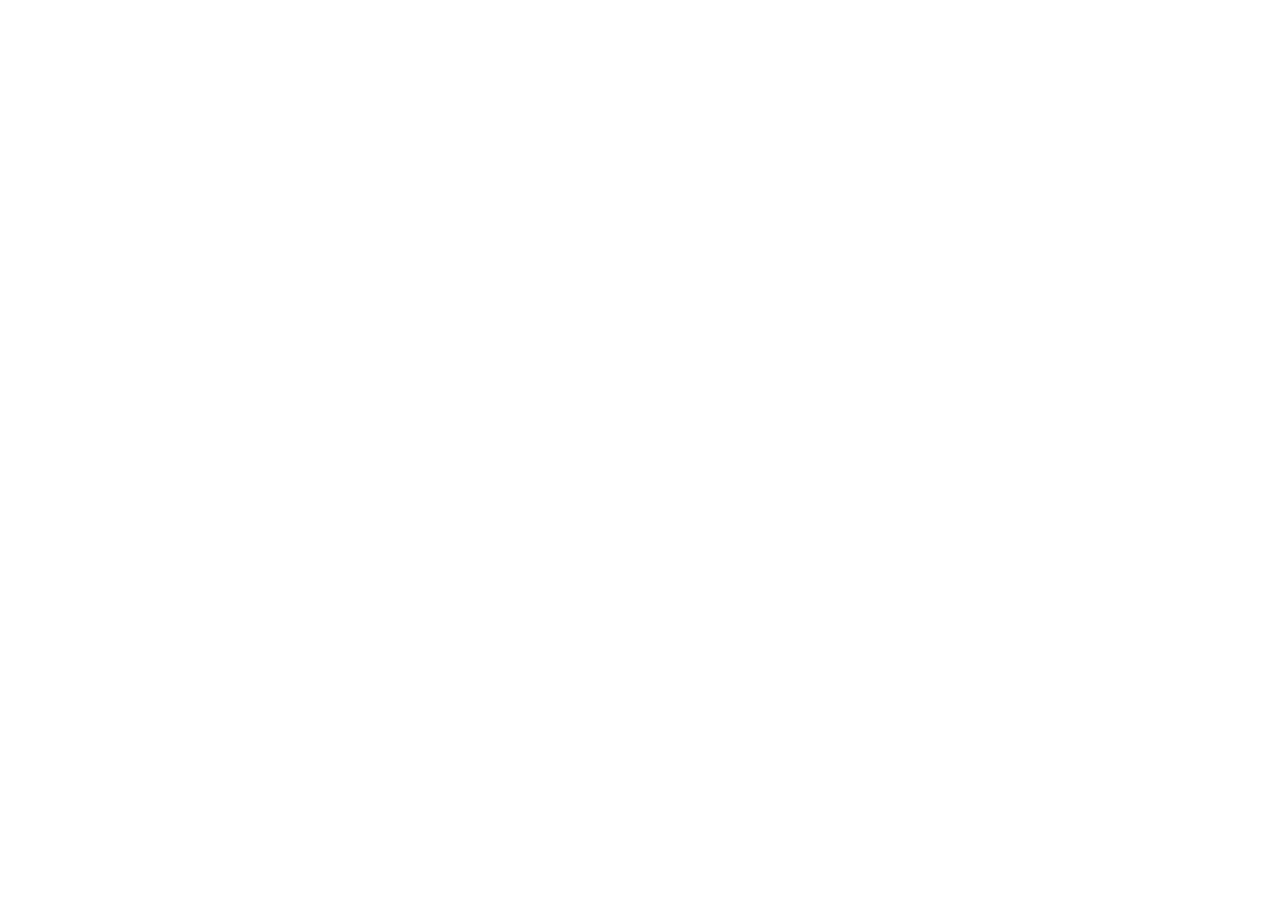
==== commit 32aea6c5: "Add files via upload" ====
--- a/proyecto/index.html
+++ b/proyecto/index.html
@@ -1,1434 +1,22 @@
-<!DOCTYPE html>
-<html lang="es">
-<head>
-  <meta charset="UTF-8" />
-  <meta name="viewport" content="width=device-width, initial-scale=1.0"/>
-  <title>Capital de Barrio</title>
 
-  <!-- Google Fonts -->
-  <link rel="preconnect" href="https://fonts.googleapis.com">
-  <link rel="preconnect" href="https://fonts.gstatic.com" crossorigin>
+  <!DOCTYPE html>
+  <html lang="en">
+    <head>
+      
+      <meta charset="UTF-8" />
+      <meta name="viewport" content="width=device-width, initial-scale=1.0" />
+      <title>Admin dashboard for NGO</title>
+      <meta name="description" content="Manage and monitor financial education, microcredit applications, payments, and social impact for an NGO&#39;s internal team with real-time KPIs and reports." />
+      <meta name="robots" content="noindex, nofollow" />
+      <style>html, body { height: 100%; margin: 0; } #root { height: 100%; }</style>
+      
+    </head>
 
-  <link href="https://fonts.googleapis.com/css2?family=Montserrat:wght@500;600;700;800&family=Poppins:wght@300;400;500;600&family=Caveat+Brush&display=swap" rel="stylesheet">
-
-  <style>
-
-    *{
-      margin:0;
-      padding:0;
-      box-sizing:border-box;
-    }
-
-    :root{
-      --dark:#0D1B2A;
-      --blue:#1565C0;
-      --yellow:#F5B400;
-      --green:#2E7D32;
-      --coral:#FF6B6B;
-      --light:#F7F7FA;
-      --white:#ffffff;
-      --text:#233040;
-      --gray:#697586;
-    }
-
-    html{
-      scroll-behavior:smooth;
-    }
-
-    body{
-      font-family:'Poppins', sans-serif;
-      background:var(--light);
-      color:var(--text);
-      overflow-x:hidden;
-    }
-
-    h1,h2,h3,h4,h5{
-      font-family:'Montserrat', sans-serif;
-      line-height:1.1;
-    }
-
-    a{
-      text-decoration:none;
-    }
-
-    .container{
-      width:min(1200px,92%);
-      margin:auto;
-    }
-
-    /* NAVBAR */
-
-    .navbar{
-      position:sticky;
-      top:0;
-      z-index:999;
-      background:white;
-      box-shadow:0 4px 20px rgba(0,0,0,.05);
-      padding:18px 0;
-    }
-
-    .nav-content{
-      display:flex;
-      justify-content:space-between;
-      align-items:center;
-      gap:20px;
-    }
-
-    .logo{
-      display:flex;
-      align-items:center;
-      gap:12px;
-    }
-
-    .logo-circle{
-      width:52px;
-      height:52px;
-      border-radius:18px;
-      background:linear-gradient(135deg,var(--dark),var(--blue));
-      display:flex;
-      align-items:center;
-      justify-content:center;
-      color:white;
-      font-size:24px;
-      font-weight:bold;
-    }
-
-    .logo-text{
-      display:flex;
-      flex-direction:column;
-      line-height:1;
-    }
-
-    .logo-text strong{
-      font-family:'Montserrat';
-      font-size:22px;
-      color:var(--dark);
-    }
-
-    .logo-text span{
-      color:var(--yellow);
-      font-weight:700;
-      font-size:18px;
-    }
-
-    .nav-links{
-      display:flex;
-      gap:28px;
-      align-items:center;
-    }
-
-    .nav-links a{
-      color:var(--dark);
-      font-weight:500;
-      font-size:15px;
-    }
-
-    .nav-actions{
-      display:flex;
-      gap:12px;
-      align-items:center;
-    }
-
-    .btn{
-      border:none;
-      border-radius:16px;
-      padding:14px 22px;
-      cursor:pointer;
-      font-family:'Montserrat';
-      font-weight:700;
-      transition:.3s;
-      font-size:14px;
-    }
-
-    .btn-outline{
-      background:white;
-      border:1px solid #dfe3ea;
-      color:var(--dark);
-    }
-
-    .btn-primary{
-      background:var(--yellow);
-      color:white;
-      box-shadow:0 10px 20px rgba(245,180,0,.25);
-    }
-
-    .btn-primary:hover{
-      transform:translateY(-2px);
-    }
-
-    /* HERO */
-
-    .hero{
-      padding:80px 0 40px;
-      position:relative;
-      overflow:hidden;
-    }
-
-    .hero-grid{
-      display:grid;
-      grid-template-columns:1fr 1fr;
-      gap:60px;
-      align-items:center;
-    }
-
-    .tag{
-      display:inline-flex;
-      align-items:center;
-      gap:10px;
-      background:white;
-      border-radius:100px;
-      padding:10px 18px;
-      box-shadow:0 8px 30px rgba(0,0,0,.06);
-      margin-bottom:28px;
-      font-size:14px;
-      color:var(--gray);
-    }
-
-    .tag-dot{
-      width:10px;
-      height:10px;
-      background:var(--green);
-      border-radius:50%;
-    }
-
-    .hero h1{
-      font-size:72px;
-      color:var(--dark);
-      margin-bottom:24px;
-      letter-spacing:-2px;
-    }
-
-    .hero h1 span{
-      color:var(--yellow);
-    }
-
-    .hero p{
-      font-size:20px;
-      color:var(--gray);
-      line-height:1.7;
-      margin-bottom:34px;
-      max-width:580px;
-    }
-
-    .hero-actions{
-      display:flex;
-      gap:16px;
-      flex-wrap:wrap;
-      margin-bottom:36px;
-    }
-
-    .hero-badges{
-      display:grid;
-      grid-template-columns:repeat(2,1fr);
-      gap:18px;
-    }
-
-    .badge-card{
-      background:white;
-      border-radius:22px;
-      padding:18px;
-      display:flex;
-      align-items:center;
-      gap:14px;
-      box-shadow:0 10px 30px rgba(0,0,0,.05);
-    }
-
-    .badge-icon{
-      width:52px;
-      height:52px;
-      border-radius:18px;
-      display:flex;
-      align-items:center;
-      justify-content:center;
-      font-size:22px;
-      color:white;
-      font-weight:bold;
-    }
-
-    .yellow{background:var(--yellow);}
-    .green{background:var(--green);}
-    .blue{background:var(--blue);}
-    .coral{background:var(--coral);}
-
-    .badge-card h4{
-      font-size:15px;
-      margin-bottom:4px;
-    }
-
-    .badge-card span{
-      color:var(--gray);
-      font-size:13px;
-    }
-
-    .hero-image{
-      position:relative;
-    }
-
-    .hero-image img{
-      width:100%;
-      border-radius:36px;
-      object-fit:cover;
-      box-shadow:0 30px 60px rgba(0,0,0,.12);
-    }
-
-    .floating-card{
-      position:absolute;
-      background:white;
-      border-radius:24px;
-      padding:22px;
-      box-shadow:0 20px 50px rgba(0,0,0,.1);
-      max-width:270px;
-    }
-
-    .floating-top{
-      top:30px;
-      right:-20px;
-    }
-
-    .floating-bottom{
-      left:-20px;
-      bottom:20px;
-    }
-
-    .floating-card h3{
-      color:var(--dark);
-      margin-bottom:12px;
-      font-size:20px;
-    }
-
-    .floating-card ul{
-      list-style:none;
-      display:flex;
-      flex-direction:column;
-      gap:10px;
-    }
-
-    .floating-card li{
-      font-size:14px;
-      color:var(--gray);
-    }
-
-    .progress-circle{
-      width:90px;
-      height:90px;
-      border-radius:50%;
-      border:8px solid #e7ecf3;
-      border-top-color:var(--green);
-      display:flex;
-      align-items:center;
-      justify-content:center;
-      font-family:'Montserrat';
-      font-size:20px;
-      font-weight:800;
-      color:var(--dark);
-      margin-bottom:14px;
-    }
-
-    .handwriting{
-      font-family:'Caveat Brush';
-      font-size:42px;
-      color:var(--coral);
-      margin-top:24px;
-    }
-
-    /* ROUTES */
-
-    .section{
-      padding:90px 0;
-    }
-
-    .section-title{
-      text-align:center;
-      margin-bottom:60px;
-    }
-
-    .section-title h2{
-      font-size:54px;
-      color:var(--dark);
-      margin-bottom:16px;
-    }
-
-    .section-title p{
-      color:var(--gray);
-      font-size:18px;
-      max-width:720px;
-      margin:auto;
-      line-height:1.8;
-    }
-
-    .routes-grid{
-      display:grid;
-      grid-template-columns:repeat(auto-fit,minmax(240px,1fr));
-      gap:26px;
-    }
-
-    .route-card{
-      background:white;
-      border-radius:30px;
-      overflow:hidden;
-      box-shadow:0 20px 40px rgba(0,0,0,.05);
-      transition:.35s;
-    }
-
-    .route-card:hover{
-      transform:translateY(-10px);
-    }
-
-    .route-card img{
-      width:100%;
-      height:220px;
-      object-fit:cover;
-    }
-
-    .route-content{
-      padding:26px;
-    }
-
-    .route-icon{
-      width:58px;
-      height:58px;
-      border-radius:18px;
-      display:flex;
-      align-items:center;
-      justify-content:center;
-      margin-bottom:18px;
-      color:white;
-      font-size:24px;
-      font-weight:700;
-    }
-
-    .route-content h3{
-      margin-bottom:14px;
-      font-size:24px;
-      color:var(--dark);
-    }
-
-    .route-content p{
-      color:var(--gray);
-      line-height:1.7;
-      margin-bottom:24px;
-      font-size:15px;
-    }
-
-    /* GAMIFICATION */
-
-    .gamification{
-      background:linear-gradient(135deg,#07111d,#13283f);
-      color:white;
-      border-radius:40px;
-      padding:60px;
-      position:relative;
-      overflow:hidden;
-    }
-
-    .game-grid{
-      display:grid;
-      grid-template-columns:1fr 400px;
-      gap:50px;
-      align-items:center;
-    }
-
-    .game-left h2{
-      font-size:52px;
-      margin-bottom:24px;
-    }
-
-    .game-left p{
-      color:#cbd6e3;
-      line-height:1.9;
-      font-size:18px;
-      margin-bottom:40px;
-    }
-
-    .stats{
-      display:grid;
-      grid-template-columns:repeat(2,1fr);
-      gap:22px;
-    }
-
-    .stat-card{
-      background:rgba(255,255,255,.08);
-      border:1px solid rgba(255,255,255,.08);
-      padding:26px;
-      border-radius:24px;
-      backdrop-filter:blur(10px);
-    }
-
-    .stat-card h3{
-      font-size:42px;
-      margin-bottom:8px;
-      color:var(--yellow);
-    }
-
-    .stat-card span{
-      color:#d9e2ec;
-      font-size:14px;
-    }
-
-    .progress-panel{
-      background:white;
-      border-radius:30px;
-      padding:32px;
-      color:var(--dark);
-    }
-
-    .level{
-      display:flex;
-      justify-content:space-between;
-      align-items:center;
-      margin-bottom:20px;
-    }
-
-    .bar{
-      width:100%;
-      height:14px;
-      border-radius:100px;
-      background:#e9edf2;
-      overflow:hidden;
-      margin-bottom:20px;
-    }
-
-    .bar-fill{
-      width:65%;
-      height:100%;
-      background:linear-gradient(90deg,var(--green),#57c05e);
-      border-radius:100px;
-    }
-
-    .mini-module{
-      background:#f6f8fb;
-      border-radius:22px;
-      padding:18px;
-      margin-top:24px;
-    }
-
-    .mini-module small{
-      color:var(--gray);
-    }
-
-    .mini-module h4{
-      margin:8px 0;
-      font-size:20px;
-    }
-
-    /* TESTIMONIALS */
-
-    .testimonial-grid{
-      display:grid;
-      grid-template-columns:repeat(auto-fit,minmax(280px,1fr));
-      gap:24px;
-    }
-
-    .testimonial{
-      background:white;
-      border-radius:28px;
-      padding:30px;
-      box-shadow:0 15px 35px rgba(0,0,0,.05);
-    }
-
-    .quote{
-      font-size:22px;
-      color:var(--dark);
-      margin-bottom:26px;
-      line-height:1.6;
-      font-weight:500;
-    }
-
-    .user{
-      display:flex;
-      align-items:center;
-      gap:14px;
-    }
-
-    .user img{
-      width:64px;
-      height:64px;
-      border-radius:50%;
-      object-fit:cover;
-    }
-
-    .user small{
-      color:var(--gray);
-    }
-
-    /* MODULES */
-
-    .modules{
-      background:white;
-      border-radius:40px;
-      padding:70px;
-    }
-
-    .module-grid{
-      display:grid;
-      grid-template-columns:repeat(auto-fit,minmax(260px,1fr));
-      gap:24px;
-      margin-top:50px;
-    }
-
-    .module-card{
-      background:#f8f9fc;
-      border-radius:28px;
-      padding:28px;
-      transition:.3s;
-    }
-
-    .module-card:hover{
-      transform:translateY(-8px);
-      background:white;
-      box-shadow:0 15px 35px rgba(0,0,0,.06);
-    }
-
-    .module-card h3{
-      margin:18px 0;
-      font-size:24px;
-      color:var(--dark);
-    }
-
-    .module-card ul{
-      list-style:none;
-      display:flex;
-      flex-direction:column;
-      gap:12px;
-    }
-
-    .module-card li{
-      color:var(--gray);
-      font-size:15px;
-      line-height:1.5;
-    }
-
-    /* COMMUNITY */
-
-    .community{
-      position:relative;
-    }
-
-    .community-box{
-      background:linear-gradient(135deg,var(--blue),#0f4fa0);
-      border-radius:40px;
-      padding:70px;
-      color:white;
-      display:grid;
-      grid-template-columns:1fr 1fr;
-      gap:50px;
-      align-items:center;
-    }
-
-    .community h2{
-      font-size:58px;
-      margin-bottom:24px;
-    }
-
-    .community p{
-      color:#dbe8f5;
-      line-height:1.9;
-      margin-bottom:30px;
-      font-size:18px;
-    }
-
-    .community img{
-      width:100%;
-      border-radius:30px;
-      object-fit:cover;
-      box-shadow:0 25px 50px rgba(0,0,0,.2);
-    }
-
-    /* CTA */
-
-    .cta{
-      padding:120px 0;
-      text-align:center;
-    }
-
-    .cta h2{
-      font-size:72px;
-      color:var(--dark);
-      margin-bottom:22px;
-      line-height:1.1;
-    }
-
-    .cta p{
-      max-width:700px;
-      margin:auto;
-      color:var(--gray);
-      line-height:1.8;
-      margin-bottom:36px;
-      font-size:20px;
-    }
-
-    /* FOOTER */
-
-    footer{
-      background:var(--dark);
-      color:white;
-      padding:80px 0 40px;
-    }
-
-    .footer-grid{
-      display:grid;
-      grid-template-columns:2fr 1fr 1fr 1fr;
-      gap:40px;
-      margin-bottom:60px;
-    }
-
-    .footer-logo{
-      margin-bottom:24px;
-    }
-
-    .footer-logo strong{
-      display:block;
-      font-family:'Montserrat';
-      font-size:34px;
-    }
-
-    .footer-logo span{
-      color:var(--yellow);
-      font-size:24px;
-      font-weight:700;
-    }
-
-    footer p{
-      color:#c4ced8;
-      line-height:1.8;
-    }
-
-    .footer-column h4{
-      margin-bottom:20px;
-    }
-
-    .footer-column a{
-      display:block;
-      margin-bottom:14px;
-      color:#c4ced8;
-      font-size:15px;
-    }
-
-    .copyright{
-      border-top:1px solid rgba(255,255,255,.08);
-      padding-top:24px;
-      text-align:center;
-      color:#aab8c6;
-      font-size:14px;
-    }
-
-    /* RESPONSIVE */
-
-    @media(max-width:980px){
-
-      .hero-grid,
-      .game-grid,
-      .community-box,
-      .footer-grid{
-        grid-template-columns:1fr;
-      }
-
-      .hero h1{
-        font-size:52px;
-      }
-
-      .section-title h2{
-        font-size:42px;
-      }
-
-      .cta h2{
-        font-size:52px;
-      }
-
-      .community h2{
-        font-size:42px;
-      }
-
-      .nav-links{
-        display:none;
-      }
-
-      .floating-card{
-        position:relative;
-        inset:auto;
-        margin-top:20px;
-      }
-
-      .modules,
-      .community-box,
-      .gamification{
-        padding:34px;
-      }
-
-    }
-
-    @media(max-width:640px){
-
-      .hero{
-        padding-top:50px;
-      }
-
-      .hero h1{
-        font-size:42px;
-      }
-
-      .hero p{
-        font-size:17px;
-      }
-
-      .hero-badges{
-        grid-template-columns:1fr;
-      }
-
-      .section-title h2{
-        font-size:36px;
-      }
-
-      .cta h2{
-        font-size:42px;
-      }
-
-      .stats{
-        grid-template-columns:1fr;
-      }
-
-      .nav-actions .btn-outline{
-        display:none;
-      }
-
-    }
-
-  </style>
-</head>
-
-<body>
-
-  <!-- NAVBAR -->
-
-  <nav class="navbar">
-
-    <div class="container nav-content">
-
-      <div class="logo">
-        <div class="logo-circle">↗</div>
-
-        <div class="logo-text">
-          <strong>CAPITAL</strong>
-          <span>DE BARRIO</span>
-        </div>
-      </div>
-
-      <div class="nav-links">
-        <a href="#">Inicio</a>
-        <a href="#">Rutas</a>
-        <a href="#">Comunidad</a>
-        <a href="#">Recursos</a>
-        <a href="#">Nosotros</a>
-      </div>
-
-      <div class="nav-actions">
-        <button class="btn btn-outline">Iniciar sesión</button>
-        <button class="btn btn-primary">Empieza gratis</button>
-      </div>
-
-    </div>
-
-  </nav>
-
-  <!-- HERO -->
-
-  <section class="hero">
-
-    <div class="container hero-grid">
-
-      <div>
-
-        <div class="tag">
-          <div class="tag-dot"></div>
-          Más de 8,500 emprendedores creciendo paso a paso
-        </div>
-
-        <h1>
-          Tu esfuerzo
-          puede <span>crecer.</span>
-        </h1>
-
-        <p>
-          Aprende gratis a ordenar tu negocio, mejorar tus ingresos y construir el futuro que tu familia merece.
-        </p>
-
-        <div class="hero-actions">
-          <button class="btn btn-primary">Empieza gratis</button>
-          <button class="btn btn-outline">Ver rutas</button>
-        </div>
-
-        <div class="hero-badges">
-
-          <div class="badge-card">
-            <div class="badge-icon yellow">✓</div>
-
-            <div>
-              <h4>100% Gratis</h4>
-              <span>Aprende sin pagar</span>
-            </div>
-          </div>
-
-          <div class="badge-card">
-            <div class="badge-icon green">📱</div>
-
-            <div>
-              <h4>Desde tu celular</h4>
-              <span>Simple y rápido</span>
-            </div>
-          </div>
-
-          <div class="badge-card">
-            <div class="badge-icon blue">▶</div>
-
-            <div>
-              <h4>Contenido práctico</h4>
-              <span>Videos cortos y fáciles</span>
-            </div>
-          </div>
-
-          <div class="badge-card">
-            <div class="badge-icon coral">♥</div>
-
-            <div>
-              <h4>Comunidad real</h4>
-              <span>No estás solo</span>
-            </div>
-          </div>
-
-        </div>
-
-        <div class="handwriting">
-          “Para que tu esfuerzo se convierta en progreso.”
-        </div>
-
-      </div>
-
-      <div class="hero-image">
-
-        <img src="https://images.unsplash.com/photo-1542838132-92c53300491e?q=80&w=1200&auto=format&fit=crop" alt="Emprendedora peruana">
-
-        <div class="floating-card floating-top">
-
-          <h3>+8,500 personas aprendiendo</h3>
-
-          <ul>
-            <li>✔ Más ventas</li>
-            <li>✔ Mejor organización</li>
-            <li>✔ Más ahorro</li>
-            <li>✔ Negocios creciendo</li>
-          </ul>
-
-        </div>
-
-        <div class="floating-card floating-bottom">
-
-          <div class="progress-circle">
-            65%
-          </div>
-
-          <h3>Nivel 3</h3>
-
-          <p>Ya aprendiste a separar tu dinero y controlar tus gastos.</p>
-
-        </div>
-
-      </div>
-
-    </div>
-
-  </section>
-
-  <!-- RUTAS -->
-
-  <section class="section">
-
-    <div class="container">
-
-      <div class="section-title">
-
-        <h2>¿Qué quieres lograr hoy?</h2>
-
-        <p>
-          Elige una ruta y aprende paso a paso con contenido fácil, humano y pensado para emprendedores reales.
-        </p>
-
-      </div>
-
-      <div class="routes-grid">
-
-        <div class="route-card">
-
-          <img src="https://images.unsplash.com/photo-1520607162513-77705c0f0d4a?q=80&w=1200&auto=format&fit=crop">
-
-          <div class="route-content">
-
-            <div class="route-icon green">↗</div>
-
-            <h3>Quiero vender más</h3>
-
-            <p>
-              Aprende a atraer clientes y mejorar tus ventas sin complicarte.
-            </p>
-
-            <button class="btn btn-primary">Ver ruta</button>
-
-          </div>
-
-        </div>
-
-        <div class="route-card">
-
-          <img src="https://images.unsplash.com/photo-1556740749-887f6717d7e4?q=80&w=1200&auto=format&fit=crop">
-
-          <div class="route-content">
-
-            <div class="route-icon yellow">$</div>
-
-            <h3>Ordenar mi dinero</h3>
-
-            <p>
-              Aprende a controlar tus gastos y dejar de quedarte sin plata.
-            </p>
-
-            <button class="btn btn-primary">Ver ruta</button>
-
-          </div>
-
-        </div>
-
-        <div class="route-card">
-
-          <img src="https://images.unsplash.com/photo-1521737604893-d14cc237f11d?q=80&w=1200&auto=format&fit=crop">
-
-          <div class="route-content">
-
-            <div class="route-icon coral">♥</div>
-
-            <h3>Ahorrar e invertir</h3>
-
-            <p>
-              Empieza a construir estabilidad poco a poco y sin miedo.
-            </p>
-
-            <button class="btn btn-primary">Ver ruta</button>
-
-          </div>
-
-        </div>
-
-        <div class="route-card">
-
-          <img src="https://images.unsplash.com/photo-1522202176988-66273c2fd55f?q=80&w=1200&auto=format&fit=crop">
-
-          <div class="route-content">
-
-            <div class="route-icon blue">👥</div>
-
-            <h3>Crecer con mi equipo</h3>
-
-            <p>
-              Organiza tareas y mejora el trabajo de tu negocio familiar.
-            </p>
-
-            <button class="btn btn-primary">Ver ruta</button>
-
-          </div>
-
-        </div>
-
-      </div>
-
-    </div>
-
-  </section>
-
-  <!-- GAMIFICATION -->
-
-  <section class="section">
-
-    <div class="container">
-
-      <div class="gamification">
-
-        <div class="game-grid">
-
-          <div class="game-left">
-
-            <h2>Tú sí puedes crecer.</h2>
-
-            <p>
-              Avanza paso a paso con rutas simples, insignias, progreso y metas reales para tu negocio.
-            </p>
-
-            <div class="stats">
-
-              <div class="stat-card">
-                <h3>+8500</h3>
-                <span>Personas aprendiendo</span>
-              </div>
-
-              <div class="stat-card">
-                <h3>+2300</h3>
-                <span>Negocios fortalecidos</span>
-              </div>
-
-              <div class="stat-card">
-                <h3>24</h3>
-                <span>Regiones del Perú</span>
-              </div>
-
-              <div class="stat-card">
-                <h3>+150</h3>
-                <span>Talleres realizados</span>
-              </div>
-
-            </div>
-
-          </div>
-
-          <div class="progress-panel">
-
-            <div class="level">
-
-              <div>
-                <small>Mi progreso</small>
-                <h3>Nivel 3</h3>
-              </div>
-
-              <strong>65%</strong>
-
-            </div>
-
-            <div class="bar">
-              <div class="bar-fill"></div>
-            </div>
-
-            <p>
-              Ya sabes cómo separar tu dinero y controlar tus gastos.
-            </p>
-
-            <div class="mini-module">
-
-              <small>Próximo paso</small>
-
-              <h4>Cómo vender más por WhatsApp</h4>
-
-              <p>Video corto • 8 min</p>
-
-            </div>
-
-            <div class="mini-module">
-
-              <small>Racha de aprendizaje 🔥</small>
-
-              <h4>Llevas 7 días seguidos</h4>
-
-              <p>Sigue avanzando poco a poco.</p>
-
-            </div>
-
-          </div>
-
-        </div>
-
-      </div>
-
-    </div>
-
-  </section>
-
-  <!-- TESTIMONIOS -->
-
-  <section class="section">
-
-    <div class="container">
-
-      <div class="section-title">
-
-        <h2>Historias reales</h2>
-
-        <p>
-          Personas reales que hoy sienten más tranquilidad, organización y esperanza.
-        </p>
-
-      </div>
-
-      <div class="testimonial-grid">
-
-        <div class="testimonial">
-
-          <div class="quote">
-            “Ahora sí sé cuánto gano realmente.”
-          </div>
-
-          <div class="user">
-
-            <img src="https://randomuser.me/api/portraits/women/68.jpg">
-
-            <div>
-              <strong>Rosa, 42 años</strong>
-              <small>Vendedora de frutas</small>
-            </div>
-
-          </div>
-
-        </div>
-
-        <div class="testimonial">
-
-          <div class="quote">
-            “Ya vendo más por WhatsApp y tengo más clientes.”
-          </div>
-
-          <div class="user">
-
-            <img src="https://randomuser.me/api/portraits/men/32.jpg">
-
-            <div>
-              <strong>Luis, 35 años</strong>
-              <small>Bodeguero</small>
-            </div>
-
-          </div>
-
-        </div>
-
-        <div class="testimonial">
-
-          <div class="quote">
-            “Antes me quedaba sin plata. Ahora ahorro todas las semanas.”
-          </div>
-
-          <div class="user">
-
-            <img src="https://randomuser.me/api/portraits/women/44.jpg">
-
-            <div>
-              <strong>María, 28 años</strong>
-              <small>Emprendedora de comida</small>
-            </div>
-
-          </div>
-
-        </div>
-
-      </div>
-
-    </div>
-
-  </section>
-
-  <!-- MODULES -->
-
-  <section class="section">
-
-    <div class="container">
-
-      <div class="modules">
-
-        <div class="section-title">
-
-          <h2>Rutas de crecimiento</h2>
-
-          <p>
-            Sin palabras complicadas. Sin teoría difícil. Solo herramientas reales para crecer paso a paso.
-          </p>
-
-        </div>
-
-        <div class="module-grid">
-
-          <div class="module-card">
-
-            <div class="route-icon yellow">💰</div>
-
-            <h3>Ordenar mi dinero</h3>
-
-            <ul>
-              <li>✔ Cómo separar tu dinero</li>
-              <li>✔ Cómo controlar gastos</li>
-              <li>✔ Cómo ahorrar poco a poco</li>
-              <li>✔ Cómo evitar deudas peligrosas</li>
-            </ul>
-
-          </div>
-
-          <div class="module-card">
-
-            <div class="route-icon green">📈</div>
-
-            <h3>Vender más</h3>
-
-            <ul>
-              <li>✔ Cómo atraer clientes</li>
-              <li>✔ Cómo usar WhatsApp</li>
-              <li>✔ Cómo tomar mejores fotos</li>
-              <li>✔ Cómo generar confianza</li>
-            </ul>
-
-          </div>
-
-          <div class="module-card">
-
-            <div class="route-icon blue">👥</div>
-
-            <h3>Capital humano</h3>
-
-            <ul>
-              <li>✔ Cómo repartir tareas</li>
-              <li>✔ Cómo trabajar en equipo</li>
-              <li>✔ Cómo organizar horarios</li>
-              <li>✔ Cómo evitar conflictos</li>
-            </ul>
-
-          </div>
-
-          <div class="module-card">
-
-            <div class="route-icon coral">📱</div>
-
-            <h3>Digitalización</h3>
-
-            <ul>
-              <li>✔ Cómo usar Yape</li>
-              <li>✔ Cómo cobrar digitalmente</li>
-              <li>✔ Cómo vender online</li>
-              <li>✔ Cómo crear catálogo</li>
-            </ul>
-
-          </div>
-
-        </div>
-
-      </div>
-
-    </div>
-
-  </section>
-
-  <!-- COMMUNITY -->
-
-  <section class="section community">
-
-    <div class="container">
-
-      <div class="community-box">
-
-        <div>
-
-          <h2>No estás solo.</h2>
-
-          <p>
-            Miles de emprendedores están aprendiendo juntos, compartiendo experiencias y ayudándose a crecer.
-          </p>
-
-          <button class="btn btn-primary">
-            Unirme a la comunidad
-          </button>
-
-        </div>
-
-        <div>
-
-          <img src="https://images.unsplash.com/photo-1521791136064-7986c2920216?q=80&w=1200&auto=format&fit=crop">
-
-        </div>
-
-      </div>
-
-    </div>
-
-  </section>
-
-  <!-- CTA -->
-
-  <section class="cta">
-
-    <div class="container">
-
-      <h2>
-        El futuro de tu negocio
-        puede empezar hoy.
-      </h2>
-
-      <p>
-        Da el primer paso gratuitamente y aprende herramientas simples para crecer con más tranquilidad, orden y oportunidades.
-      </p>
-
-      <button class="btn btn-primary">
-        Empieza gratis
-      </button>
-
-    </div>
-
-  </section>
-
-  <!-- FOOTER -->
-
-  <footer>
-
-    <div class="container">
-
-      <div class="footer-grid">
-
-        <div>
-
-          <div class="footer-logo">
-            <strong>CAPITAL</strong>
-            <span>DE BARRIO</span>
-          </div>
-
-          <p>
-            Conocimiento. Herramientas. Oportunidades.
-            <br><br>
-            Para que tu esfuerzo se convierta en progreso.
-          </p>
-
-        </div>
-
-        <div class="footer-column">
-
-          <h4>Plataforma</h4>
-
-          <a href="#">Inicio</a>
-          <a href="#">Rutas</a>
-          <a href="#">Comunidad</a>
-          <a href="#">Recursos</a>
-
-        </div>
-
-        <div class="footer-column">
-
-          <h4>Nosotros</h4>
-
-          <a href="#">Misión</a>
-          <a href="#">Impacto</a>
-          <a href="#">Historias</a>
-          <a href="#">Contacto</a>
-
-        </div>
-
-        <div class="footer-column">
-
-          <h4>Redes</h4>
-
-          <a href="#">Instagram</a>
-          <a href="#">Facebook</a>
-          <a href="#">TikTok</a>
-          <a href="#">YouTube</a>
-
-        </div>
-
-      </div>
-
-      <div class="copyright">
-        © 2026 Capital de Barrio — Hecho para emprendedores reales del Perú.
-      </div>
-
-    </div>
-
-  </footer>
-
-</body>
-</html>
-
+    <body>
+      
+      <div id="root"></div>
+      <script type="module" src="/src/main.tsx"></script>
+      
+    </body>
+  </html>
+  
